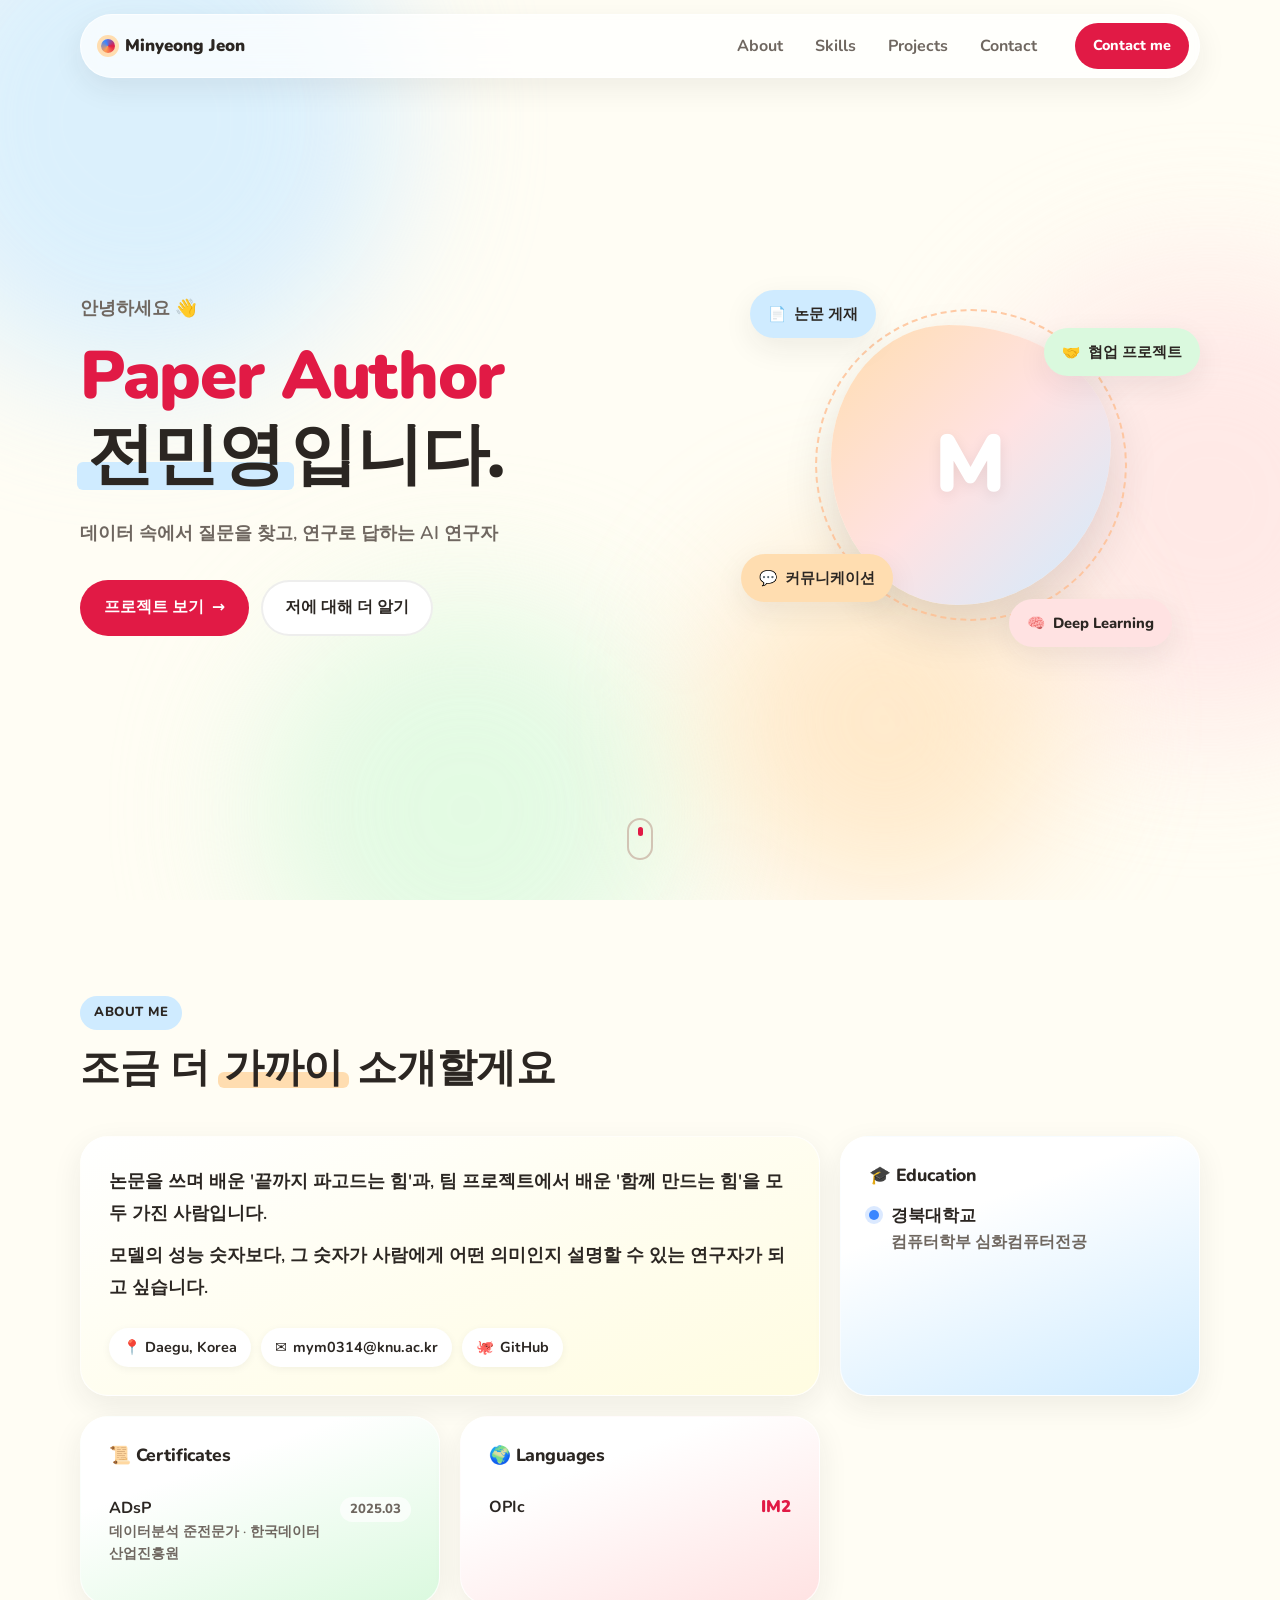
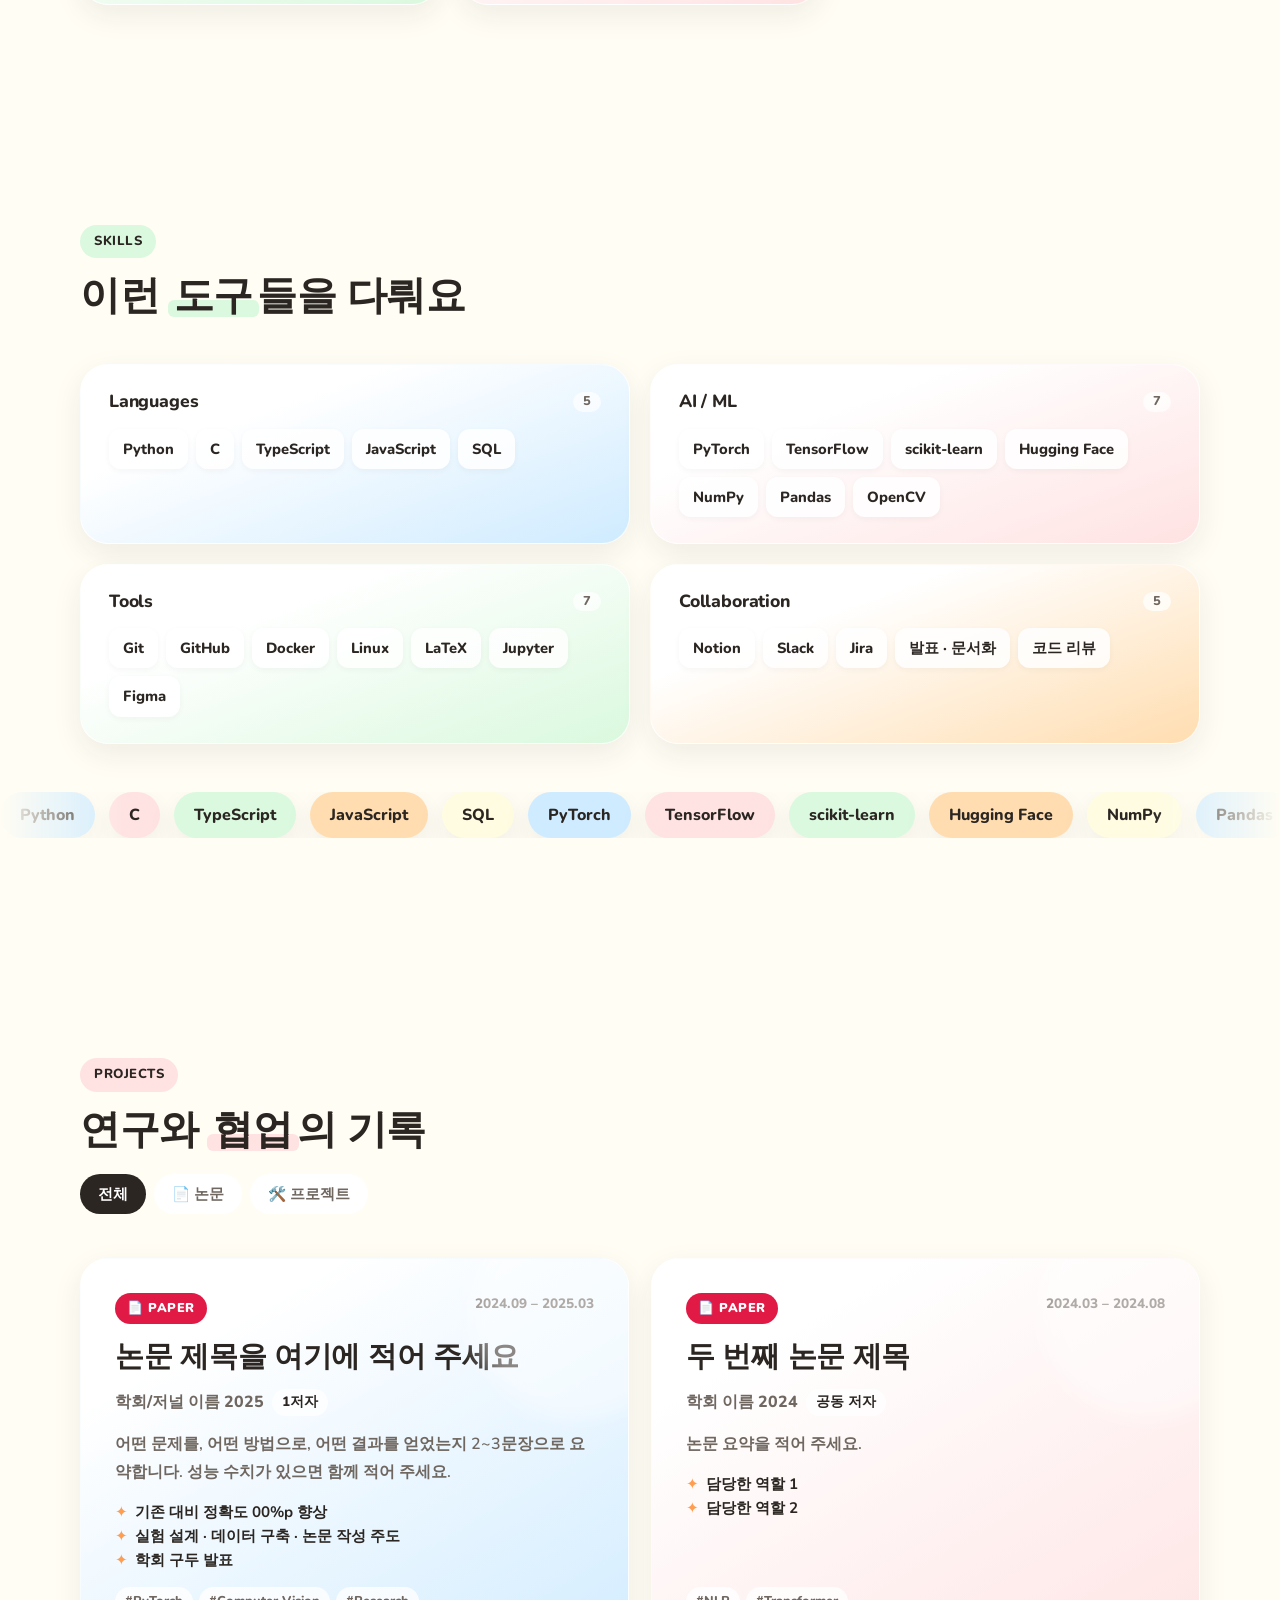
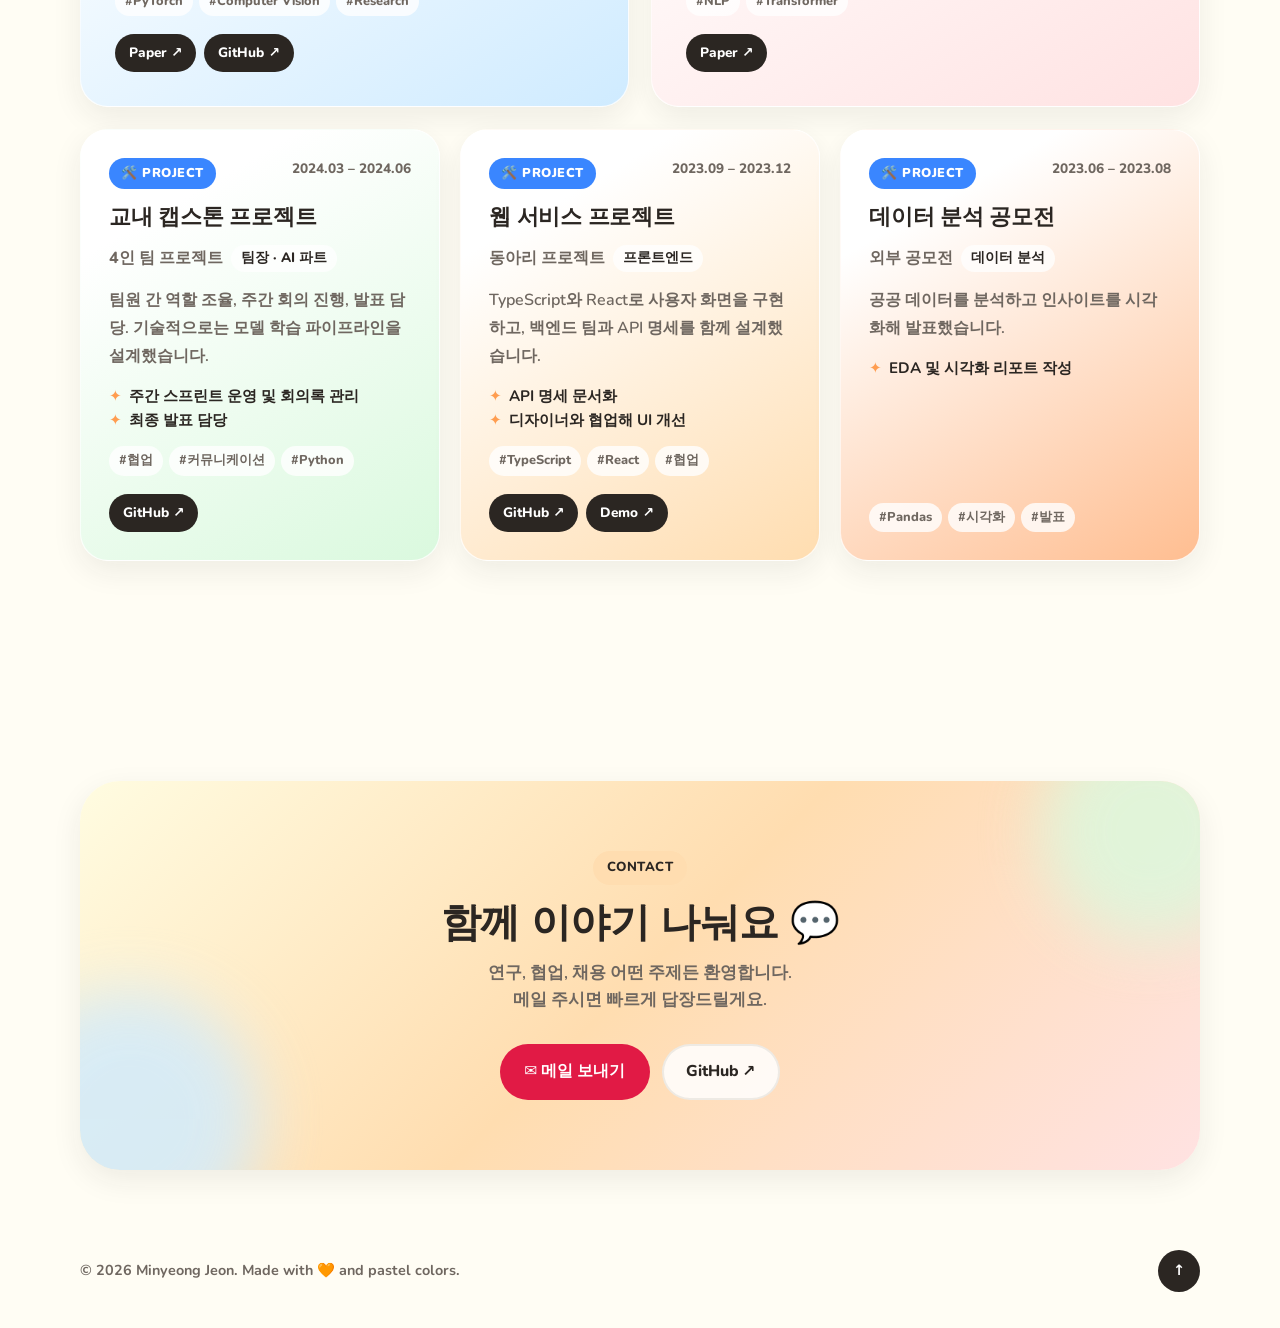
==== index.html @ 27259ca3 "포트폴리오 사이트 초기 버전 파스텔 톤 디자인의 정적 포트폴리오 (HTML/CSS/JS). About, Skills, Projects, Contact 섹션과 스크롤 리빌, 배경 블" ====
<!DOCTYPE html>
<html lang="ko">
<head>
  <meta charset="UTF-8" />
  <meta name="viewport" content="width=device-width, initial-scale=1.0, viewport-fit=cover" />
  <title>Portfolio</title>
  <meta name="description" content="AI 연구와 협업을 함께 담은 포트폴리오" />
  <link rel="icon" href="data:image/svg+xml,<svg xmlns='http://www.w3.org/2000/svg' viewBox='0 0 100 100'><circle cx='50' cy='50' r='46' fill='%23FFBE91'/><circle cx='50' cy='50' r='22' fill='%23E11A45'/></svg>" />

  <link rel="preconnect" href="https://fonts.googleapis.com" />
  <link rel="preconnect" href="https://fonts.gstatic.com" crossorigin />
  <link href="https://fonts.googleapis.com/css2?family=Nunito:wght@400;600;700;800;900&display=swap" rel="stylesheet" />
  <link rel="stylesheet" href="css/style.css" />
</head>
<body>
  <div class="progress" aria-hidden="true"><span id="progressBar"></span></div>

  <div class="bg" aria-hidden="true">
    <span class="blob blob-1"></span>
    <span class="blob blob-2"></span>
    <span class="blob blob-3"></span>
    <span class="blob blob-4"></span>
  </div>
  <div class="cursor-glow" id="cursorGlow" aria-hidden="true"></div>

  <!-- ===== NAV ===== -->
  <header class="nav-wrap">
    <nav class="nav" aria-label="주요 메뉴">
      <a href="#top" class="nav-logo" id="navLogo"><span class="nav-dot"></span><span id="navName">Portfolio</span></a>
      <ul class="nav-links">
        <li><a href="#about" data-nav="about">About</a></li>
        <li><a href="#skills" data-nav="skills">Skills</a></li>
        <li><a href="#projects" data-nav="projects">Projects</a></li>
        <li><a href="#contact" data-nav="contact">Contact</a></li>
      </ul>
      <a class="btn btn-sm btn-accent" id="navResume" href="#contact">Contact me</a>
      <button class="nav-burger" id="navBurger" aria-label="메뉴 열기" aria-expanded="false">
        <span></span><span></span>
      </button>
    </nav>
  </header>

  <main id="top">
    <!-- ===== HERO ===== -->
    <section class="hero" id="hero">
      <div class="container hero-grid">
        <div class="hero-text">
          <p class="hero-hello reveal">안녕하세요 👋</p>
          <h1 class="hero-title reveal">
            <span class="line"><span class="roles"><span class="roles-inner" id="roleRotator"></span></span></span>
            <span class="line"><span class="mark mark-sky" id="heroName">이름</span>입니다.</span>
          </h1>
          <p class="hero-tagline reveal" id="heroTagline"></p>
          <div class="hero-cta reveal">
            <a href="#projects" class="btn btn-accent">프로젝트 보기 <span class="arrow">→</span></a>
            <a href="#about" class="btn btn-ghost">저에 대해 더 알기</a>
          </div>
        </div>

        <div class="hero-visual reveal">
          <div class="avatar-card tilt" id="avatarCard">
            <div class="avatar" id="avatar"></div>
            <div class="avatar-ring"></div>
          </div>
          <div class="stickers" id="stickers"></div>
        </div>
      </div>
      <a href="#about" class="scroll-hint" aria-label="아래로 스크롤"><span></span></a>
    </section>

    <!-- ===== ABOUT ===== -->
    <section class="section" id="about">
      <div class="container">
        <div class="section-head reveal">
          <span class="eyebrow eyebrow-sky">About me</span>
          <h2>조금 더 <span class="mark mark-peach">가까이</span> 소개할게요</h2>
        </div>

        <div class="about-grid">
          <div class="about-intro card card-cream reveal">
            <div class="about-intro-text" id="aboutIntro"></div>
            <ul class="about-meta" id="aboutMeta"></ul>
          </div>

          <div class="card card-sky reveal">
            <h3 class="card-title">🎓 Education</h3>
            <ul class="timeline" id="educationList"></ul>
          </div>

          <div class="card card-mint reveal">
            <h3 class="card-title">📜 Certificates</h3>
            <ul class="plain-list" id="certList"></ul>
          </div>

          <div class="card card-pink reveal">
            <h3 class="card-title">🌍 Languages</h3>
            <ul class="plain-list" id="langList"></ul>
          </div>

          <div class="card card-peach reveal" id="awardsCard">
            <h3 class="card-title">🏆 Awards</h3>
            <ul class="plain-list" id="awardList"></ul>
          </div>
        </div>
      </div>
    </section>

    <!-- ===== SKILLS ===== -->
    <section class="section" id="skills">
      <div class="container">
        <div class="section-head reveal">
          <span class="eyebrow eyebrow-mint">Skills</span>
          <h2>이런 <span class="mark mark-mint">도구</span>들을 다뤄요</h2>
        </div>
        <div class="skills-grid" id="skillsGrid"></div>
      </div>
      <div class="marquee reveal" aria-hidden="true">
        <div class="marquee-track" id="marqueeTrack"></div>
      </div>
    </section>

    <!-- ===== PROJECTS ===== -->
    <section class="section" id="projects">
      <div class="container">
        <div class="section-head reveal">
          <span class="eyebrow eyebrow-pink">Projects</span>
          <h2>연구와 <span class="mark mark-pink">협업</span>의 기록</h2>
          <div class="filters" id="filters" role="tablist">
            <button class="chip is-active" data-filter="all" role="tab">전체</button>
            <button class="chip" data-filter="paper" role="tab">📄 논문</button>
            <button class="chip" data-filter="project" role="tab">🛠️ 프로젝트</button>
          </div>
        </div>

        <div class="featured-grid" id="featuredGrid"></div>
        <div class="projects-grid" id="projectsGrid"></div>
      </div>
    </section>

    <!-- ===== CONTACT ===== -->
    <section class="section contact" id="contact">
      <div class="container">
        <div class="contact-card reveal">
          <span class="eyebrow eyebrow-peach">Contact</span>
          <h2>함께 이야기 나눠요 <span class="wave">💬</span></h2>
          <p>연구, 협업, 채용 어떤 주제든 환영합니다.<br />메일 주시면 빠르게 답장드릴게요.</p>
          <div class="contact-links" id="contactLinks"></div>
        </div>
      </div>
    </section>
  </main>

  <footer class="footer">
    <div class="container">
      <p>© <span id="year"></span> <span id="footerName"></span>. Made with 🧡 and pastel colors.</p>
      <a href="#top" class="to-top" aria-label="맨 위로">↑</a>
    </div>
  </footer>

  <script src="js/data.js"></script>
  <script src="js/main.js"></script>
</body>
</html>
---- css/style.css ----
/* ============================================================
   Pastel Portfolio — style.css
   색상은 :root 변수만 바꾸면 전체에 반영됩니다.
   ============================================================ */

/* 나눔스퀘어라운드 (네이버 공식 웹폰트) — 굵기별 매핑 */
@font-face { font-family: "NanumSquareRound"; font-weight: 300; font-display: swap;
  src: url(https://hangeul.pstatic.net/hangeul_static/webfont/NanumSquareRound/NanumSquareRoundL.woff2) format("woff2"), url(https://hangeul.pstatic.net/hangeul_static/webfont/NanumSquareRound/NanumSquareRoundL.woff) format("woff"); }
@font-face { font-family: "NanumSquareRound"; font-weight: 400; font-display: swap;
  src: url(https://hangeul.pstatic.net/hangeul_static/webfont/NanumSquareRound/NanumSquareRoundR.woff2) format("woff2"), url(https://hangeul.pstatic.net/hangeul_static/webfont/NanumSquareRound/NanumSquareRoundR.woff) format("woff"); }
@font-face { font-family: "NanumSquareRound"; font-weight: 600 700; font-display: swap;
  src: url(https://hangeul.pstatic.net/hangeul_static/webfont/NanumSquareRound/NanumSquareRoundB.woff2) format("woff2"), url(https://hangeul.pstatic.net/hangeul_static/webfont/NanumSquareRound/NanumSquareRoundB.woff) format("woff"); }
@font-face { font-family: "NanumSquareRound"; font-weight: 800 900; font-display: swap;
  src: url(https://hangeul.pstatic.net/hangeul_static/webfont/NanumSquareRound/NanumSquareRoundEB.woff2) format("woff2"), url(https://hangeul.pstatic.net/hangeul_static/webfont/NanumSquareRound/NanumSquareRoundEB.woff) format("woff"); }

:root {
  /* 파스텔 */
  --sky: #CFEBFF;
  --cream: #FFFCE1;
  --peach: #FFDDB0;
  --orange: #FFBE91;
  --pink: #FFE2E2;
  --mint: #DAF9DE;
  --olive: #BABF94;
  --taupe: #D2C4B4;

  /* 강조 */
  --crimson: #E11A45;
  --tangerine: #FF9D50;
  --blue: #3A86FF;
  --coral: #FF5B5B;

  /* 기본 */
  --bg: #FFFDF4;
  --ink: #2B2622;
  --ink-soft: #6F6760;
  --line: rgba(43, 38, 34, 0.08);
  --card: #FFFFFF;

  --font: "Nunito", "NanumSquareRound", "Apple SD Gothic Neo", "Pretendard", system-ui, sans-serif;
  --radius-lg: 28px;
  --radius-md: 20px;
  --radius-sm: 14px;
  --shadow: 0 10px 30px rgba(43, 38, 34, 0.08);
  --shadow-hover: 0 22px 50px rgba(43, 38, 34, 0.14);
  --ease: cubic-bezier(.2,.8,.2,1);
  --nav-h: 64px;
}

*, *::before, *::after { box-sizing: border-box; }
html { scroll-behavior: smooth; scroll-padding-top: calc(var(--nav-h) + 24px); }
body {
  margin: 0;
  font-family: var(--font);
  color: var(--ink);
  background: var(--bg);
  line-height: 1.65;
  -webkit-font-smoothing: antialiased;
  overflow-x: hidden;
}
a { color: inherit; text-decoration: none; }
ul { list-style: none; margin: 0; padding: 0; }
h1, h2, h3 { margin: 0; line-height: 1.2; letter-spacing: -0.01em; }
h2 { font-size: clamp(1.7rem, 3.4vw, 2.5rem); font-weight: 800; }
h3 { font-size: 1.1rem; font-weight: 800; }
p { margin: 0; }
button { font-family: inherit; cursor: pointer; }
::selection { background: var(--peach); color: var(--ink); }

.container { width: min(1120px, 100% - 40px); margin-inline: auto; }
@media (max-width: 600px) { .container { width: min(1120px, 100% - 32px); } }

/* ---------- 배경 블롭 ---------- */
.bg { position: fixed; inset: 0; z-index: -1; overflow: hidden; pointer-events: none; }
.blob {
  position: absolute; border-radius: 50%; filter: blur(70px); opacity: .75;
  animation: drift 22s ease-in-out infinite alternate;
}
.blob-1 { width: 520px; height: 520px; background: var(--sky);   top: -140px; left: -120px; }
.blob-2 { width: 460px; height: 460px; background: var(--pink);  top: 30%;  right: -160px; animation-delay: -6s; animation-duration: 26s; }
.blob-3 { width: 420px; height: 420px; background: var(--mint);  bottom: -120px; left: 20%; animation-delay: -12s; animation-duration: 30s; }
.blob-4 { width: 360px; height: 360px; background: var(--peach); top: 60%; left: 55%; animation-delay: -3s; animation-duration: 24s; opacity: .6; }
@keyframes drift {
  0%   { transform: translate(0, 0) scale(1); }
  50%  { transform: translate(60px, -40px) scale(1.08); }
  100% { transform: translate(-40px, 50px) scale(.96); }
}

.cursor-glow {
  position: fixed; width: 340px; height: 340px; border-radius: 50%;
  background: radial-gradient(circle, rgba(255,190,145,.35), rgba(255,190,145,0) 65%);
  pointer-events: none; z-index: 0; transform: translate(-50%, -50%);
  left: -999px; top: -999px; transition: left .25s var(--ease), top .25s var(--ease);
}

/* ---------- 상단 진행바 ---------- */
.progress { position: fixed; top: 0; left: 0; right: 0; height: 4px; z-index: 60; background: transparent; }
.progress span {
  display: block; height: 100%; width: 0%;
  background: linear-gradient(90deg, var(--blue), var(--tangerine), var(--crimson));
  border-radius: 0 4px 4px 0; transition: width .1s linear;
}

/* ---------- 네비 ---------- */
.nav-wrap { position: sticky; top: 14px; z-index: 50; padding-inline: 20px; }
.nav {
  width: min(1120px, 100%); margin-inline: auto; height: var(--nav-h);
  display: flex; align-items: center; gap: 24px;
  padding: 0 10px 0 20px;
  background: rgba(255, 255, 255, .72);
  backdrop-filter: blur(14px); -webkit-backdrop-filter: blur(14px);
  border: 1px solid rgba(255,255,255,.7);
  border-radius: 999px; box-shadow: var(--shadow);
  position: relative;
}
.nav-logo { display: flex; align-items: center; gap: 10px; font-weight: 900; font-size: 1.05rem; }
.nav-dot {
  width: 14px; height: 14px; border-radius: 50%;
  background: conic-gradient(from 90deg, var(--crimson), var(--tangerine), var(--blue), var(--crimson));
  box-shadow: 0 0 0 4px var(--peach);
  animation: spin 6s linear infinite;
}
@keyframes spin { to { transform: rotate(360deg); } }
.nav-links { display: flex; gap: 4px; margin-left: auto; }
.nav-links a {
  display: inline-block; padding: 8px 14px; border-radius: 999px; font-weight: 700; color: var(--ink-soft);
  transition: background .25s var(--ease), color .25s var(--ease);
}
.nav-links a:hover { background: var(--cream); color: var(--ink); }
.nav-links a.is-active { background: var(--ink); color: #fff; }
.nav-burger { display: none; width: 44px; height: 44px; border: 0; background: transparent; border-radius: 50%; flex-direction: column; gap: 6px; align-items: center; justify-content: center; }
.nav-burger span { width: 22px; height: 2.5px; background: var(--ink); border-radius: 2px; transition: transform .3s var(--ease); }
.nav-burger[aria-expanded="true"] span:first-child { transform: translateY(4px) rotate(45deg); }
.nav-burger[aria-expanded="true"] span:last-child { transform: translateY(-4px) rotate(-45deg); }

@media (max-width: 760px) {
  .nav { gap: 10px; }
  .nav-burger { display: flex; margin-left: auto; }
  .nav .btn-sm { display: none; }
  .nav-links {
    position: absolute; top: calc(100% + 10px); left: 0; right: 0;
    flex-direction: column; padding: 10px; margin: 0;
    background: rgba(255,255,255,.95); backdrop-filter: blur(14px);
    border-radius: var(--radius-md); box-shadow: var(--shadow);
    opacity: 0; transform: translateY(-8px); pointer-events: none;
    transition: opacity .25s var(--ease), transform .25s var(--ease);
  }
  .nav-links.is-open { opacity: 1; transform: none; pointer-events: auto; }
  .nav-links a { display: block; padding: 12px 16px; }
}

/* ---------- 버튼 / 칩 ---------- */
.btn {
  display: inline-flex; align-items: center; gap: 8px;
  padding: 13px 22px; border-radius: 999px; font-weight: 800; font-size: .98rem;
  border: 2px solid transparent; transition: transform .25s var(--ease), box-shadow .25s var(--ease), background .25s var(--ease);
}
.btn:hover { transform: translateY(-3px); box-shadow: var(--shadow-hover); }
.btn:active { transform: translateY(0) scale(.98); }
.btn-accent { background: var(--crimson); color: #fff; }
.btn-accent:hover { background: #c8143c; }
.btn-ghost { background: #fff; color: var(--ink); border-color: var(--line); }
.btn-sm { padding: 9px 16px; font-size: .9rem; }
.btn .arrow { transition: transform .25s var(--ease); }
.btn:hover .arrow { transform: translateX(4px); }

.chip {
  padding: 8px 16px; border-radius: 999px; border: 2px solid transparent;
  background: #fff; color: var(--ink-soft); font-weight: 700; font-size: .92rem;
  transition: all .25s var(--ease);
}
.chip:hover { border-color: var(--taupe); color: var(--ink); transform: translateY(-2px); }
.chip.is-active { background: var(--ink); color: #fff; }

.eyebrow {
  display: inline-block; padding: 6px 14px; border-radius: 999px;
  font-size: .82rem; font-weight: 800; letter-spacing: .04em; text-transform: uppercase;
  margin-bottom: 14px; color: var(--ink);
}
.eyebrow-sky { background: var(--sky); } .eyebrow-mint { background: var(--mint); }
.eyebrow-pink { background: var(--pink); } .eyebrow-peach { background: var(--peach); }

/* 형광펜 강조 */
.mark { position: relative; display: inline-block; z-index: 0; padding: 0 .1em; }
.mark::after {
  content: ""; position: absolute; left: -.05em; right: -.05em; bottom: .08em; height: .42em;
  border-radius: 6px; z-index: -1; transform: scaleX(0); transform-origin: left;
  transition: transform .6s var(--ease) .2s;
}
.is-visible .mark::after, .hero .mark::after { transform: scaleX(1); }
.mark-sky::after { background: var(--sky); } .mark-peach::after { background: var(--peach); }
.mark-mint::after { background: var(--mint); } .mark-pink::after { background: var(--pink); }
.mark-orange::after { background: var(--orange); }

/* ---------- 섹션 공통 ---------- */
.section { padding: 110px 0; position: relative; }
.section-head { margin-bottom: 44px; }
.section-head h2 { margin-bottom: 8px; }

/* 스크롤 리빌 */
.reveal { opacity: 0; transform: translateY(28px); transition: opacity .8s var(--ease), transform .8s var(--ease); }
.reveal.is-visible { opacity: 1; transform: none; }
.reveal[data-delay="1"] { transition-delay: .1s; }
.reveal[data-delay="2"] { transition-delay: .2s; }
.reveal[data-delay="3"] { transition-delay: .3s; }
.reveal[data-delay="4"] { transition-delay: .4s; }

/* ---------- 카드 ---------- */
.card {
  background: var(--card); border-radius: var(--radius-lg); padding: 28px;
  box-shadow: var(--shadow); border: 1px solid rgba(255,255,255,.8);
  transition: transform .35s var(--ease), box-shadow .35s var(--ease);
}
.card:hover { transform: translateY(-6px); box-shadow: var(--shadow-hover); }
.card-title { margin-bottom: 16px; display: flex; align-items: center; gap: 8px; }
.card-cream { background: linear-gradient(160deg, #fff, var(--cream)); }
.card-sky   { background: linear-gradient(160deg, #fff 30%, var(--sky)); }
.card-mint  { background: linear-gradient(160deg, #fff 30%, var(--mint)); }
.card-pink  { background: linear-gradient(160deg, #fff 30%, var(--pink)); }
.card-peach { background: linear-gradient(160deg, #fff 30%, var(--peach)); }

/* ---------- HERO ---------- */
.hero { min-height: calc(100vh - var(--nav-h) - 14px); display: flex; align-items: center; padding: 60px 0 80px; position: relative; }
.hero-grid { display: grid; grid-template-columns: 1.15fr .85fr; gap: 40px; align-items: center; }
.hero-hello { font-weight: 800; color: var(--ink-soft); font-size: 1.1rem; margin-bottom: 14px; }
.hero-title { font-size: clamp(2.3rem, 5.6vw, 4.2rem); font-weight: 900; line-height: 1.18; letter-spacing: -0.02em; }
.hero-title .line { display: block; }
.roles { display: inline-block; height: 1.18em; overflow: hidden; vertical-align: bottom; color: var(--crimson); }
.roles-inner { display: block; transition: transform .6s var(--ease); }
.roles-inner span { display: block; height: 1.18em; line-height: 1.18em; white-space: nowrap; }
.hero-tagline { margin-top: 22px; font-size: 1.15rem; color: var(--ink-soft); max-width: 520px; font-weight: 600; }
.hero-cta { margin-top: 32px; display: flex; gap: 12px; flex-wrap: wrap; }

.hero-visual { position: relative; display: flex; justify-content: center; align-items: center; min-height: 380px; }
.avatar-card { position: relative; width: 280px; height: 280px; }
.avatar {
  width: 100%; height: 100%; border-radius: 42% 58% 55% 45% / 48% 42% 58% 52%;
  background: linear-gradient(135deg, var(--peach), var(--pink) 50%, var(--sky));
  display: flex; align-items: center; justify-content: center;
  font-size: 5rem; font-weight: 900; color: #fff; text-shadow: 0 4px 14px rgba(0,0,0,.08);
  overflow: hidden; box-shadow: var(--shadow-hover);
  animation: morph 10s ease-in-out infinite;
}
.avatar img { width: 100%; height: 100%; object-fit: cover; }
.avatar-ring {
  position: absolute; inset: -16px; border-radius: 50%; border: 2.5px dashed var(--orange);
  animation: spin 28s linear infinite; opacity: .8; pointer-events: none;
}
@keyframes morph {
  0%,100% { border-radius: 42% 58% 55% 45% / 48% 42% 58% 52%; }
  50%     { border-radius: 58% 42% 45% 55% / 42% 58% 42% 58%; }
}
.stickers { position: absolute; inset: 0; pointer-events: none; }
.sticker {
  position: absolute; display: inline-flex; align-items: center; gap: 8px;
  padding: 10px 16px; border-radius: 999px; font-weight: 800; font-size: .92rem;
  background: #fff; box-shadow: var(--shadow); border: 2px solid transparent;
  animation: float 5s ease-in-out infinite; pointer-events: auto;
  transition: transform .3s var(--ease);
}
.sticker:hover { transform: scale(1.08) rotate(-3deg) !important; }
.sticker-sky { background: var(--sky); } .sticker-mint { background: var(--mint); }
.sticker-peach { background: var(--peach); } .sticker-pink { background: var(--pink); }
.sticker-orange { background: var(--orange); } .sticker-cream { background: var(--cream); }
.sticker:nth-child(1) { top: 4%;  left: 2%;  animation-delay: 0s; }
.sticker:nth-child(2) { top: 14%; right: 0%; animation-delay: -1.5s; }
.sticker:nth-child(3) { bottom: 14%; left: 0%; animation-delay: -3s; }
.sticker:nth-child(4) { bottom: 2%; right: 6%; animation-delay: -4.5s; }
@keyframes float { 0%,100% { transform: translateY(0) rotate(-2deg); } 50% { transform: translateY(-12px) rotate(2deg); } }

.scroll-hint {
  position: absolute; left: 50%; bottom: 26px; transform: translateX(-50%);
  width: 26px; height: 42px; border: 2.5px solid var(--taupe); border-radius: 999px;
}
.scroll-hint span { position: absolute; left: 50%; top: 7px; width: 5px; height: 9px; margin-left: -2.5px; border-radius: 3px; background: var(--crimson); animation: scrollDot 1.8s ease-in-out infinite; }
@keyframes scrollDot { 0% { transform: translateY(0); opacity: 1; } 70% { transform: translateY(14px); opacity: 0; } 100% { opacity: 0; } }

@media (max-width: 900px) {
  .hero-grid { grid-template-columns: 1fr; }
  .hero-visual { order: -1; min-height: 320px; }
  .avatar-card { width: 220px; height: 220px; }
  .avatar { font-size: 4rem; }
  .hero { padding: 30px 0 80px; min-height: auto; }
}

/* ---------- ABOUT ---------- */
.about-grid { display: grid; grid-template-columns: repeat(3, 1fr); gap: 20px; }
.about-intro { grid-column: span 2; display: flex; flex-direction: column; justify-content: space-between; gap: 24px; }
.about-intro-text p { font-size: 1.12rem; font-weight: 600; line-height: 1.8; }
.about-intro-text p + p { margin-top: 10px; }
.about-meta { display: flex; flex-wrap: wrap; gap: 10px; }
.about-meta li { display: inline-flex; align-items: center; gap: 6px; padding: 8px 14px; border-radius: 999px; background: #fff; box-shadow: 0 2px 8px rgba(0,0,0,.05); font-weight: 700; font-size: .9rem; }
.about-meta li a:hover { color: var(--blue); }
#awardsCard { grid-column: span 3; }
#awardsCard .plain-list { display: grid; grid-template-columns: repeat(auto-fill, minmax(260px, 1fr)); gap: 10px; }
#awardsCard .plain-list li { background: rgba(255,255,255,.65); border-radius: var(--radius-sm); padding: 12px 16px; }

.timeline li { position: relative; padding-left: 22px; padding-bottom: 16px; }
.timeline li::before { content: ""; position: absolute; left: 0; top: 8px; width: 10px; height: 10px; border-radius: 50%; background: var(--blue); box-shadow: 0 0 0 4px rgba(58,134,255,.18); }
.timeline li::after { content: ""; position: absolute; left: 4.5px; top: 22px; bottom: 0; width: 1.5px; background: var(--line); }
.timeline li:last-child::after { display: none; }
.timeline strong { display: block; font-size: 1.05rem; }
.timeline .sub { color: var(--ink-soft); font-weight: 600; }
.timeline .period, .plain-list .period { display: inline-block; margin-top: 4px; font-size: .82rem; font-weight: 800; color: var(--ink-soft); background: rgba(255,255,255,.7); padding: 2px 10px; border-radius: 999px; }

.plain-list li { display: flex; justify-content: space-between; align-items: baseline; gap: 10px; padding: 10px 0; border-bottom: 1.5px dashed var(--line); }
.plain-list li:last-child { border-bottom: 0; }
.plain-list strong { font-size: 1rem; }
.plain-list .sub { display: block; font-size: .85rem; color: var(--ink-soft); font-weight: 600; }
.plain-list .score { font-weight: 900; color: var(--crimson); font-size: 1.05rem; white-space: nowrap; }
.plain-list .empty { color: var(--ink-soft); font-weight: 600; }

@media (max-width: 900px) {
  .about-grid { grid-template-columns: 1fr 1fr; }
  .about-intro { grid-column: span 2; }
  #awardsCard { grid-column: span 2; }
}
@media (max-width: 600px) {
  .about-grid { grid-template-columns: 1fr; }
  .about-intro, #awardsCard { grid-column: span 1; }
  .card { padding: 22px; }
}

/* ---------- SKILLS ---------- */
.skills-grid { display: grid; grid-template-columns: repeat(2, 1fr); gap: 20px; }
.skill-card { padding: 26px 28px; }
.skill-card .card-title { justify-content: space-between; }
.skill-count { font-size: .8rem; font-weight: 800; color: var(--ink-soft); background: rgba(255,255,255,.7); padding: 2px 10px; border-radius: 999px; }
.skill-tags { display: flex; flex-wrap: wrap; gap: 8px; }
.skill-tag {
  padding: 8px 14px; border-radius: 12px; background: rgba(255,255,255,.85); font-weight: 800; font-size: .92rem;
  box-shadow: 0 2px 6px rgba(0,0,0,.04); transition: transform .25s var(--ease), background .25s var(--ease), color .25s var(--ease);
}
.skill-tag:hover { transform: translateY(-3px) rotate(-1.5deg); background: var(--ink); color: #fff; }
@media (max-width: 760px) { .skills-grid { grid-template-columns: 1fr; } }

.marquee { margin-top: 48px; overflow: hidden; -webkit-mask-image: linear-gradient(90deg, transparent, #000 10%, #000 90%, transparent); mask-image: linear-gradient(90deg, transparent, #000 10%, #000 90%, transparent); }
.marquee-track { display: flex; gap: 14px; width: max-content; animation: marquee 40s linear infinite; }
.marquee:hover .marquee-track { animation-play-state: paused; }
.marquee-item { padding: 10px 20px; border-radius: 999px; font-weight: 800; font-size: 1rem; white-space: nowrap; background: #fff; box-shadow: var(--shadow); }
.marquee-item:nth-child(5n+1) { background: var(--sky); }
.marquee-item:nth-child(5n+2) { background: var(--pink); }
.marquee-item:nth-child(5n+3) { background: var(--mint); }
.marquee-item:nth-child(5n+4) { background: var(--peach); }
.marquee-item:nth-child(5n+5) { background: var(--cream); }
@keyframes marquee { to { transform: translateX(-50%); } }

/* ---------- PROJECTS ---------- */
.filters { display: flex; gap: 8px; flex-wrap: wrap; margin-top: 20px; }
.featured-grid { display: grid; grid-template-columns: 1fr 1fr; gap: 22px; margin-bottom: 22px; }
.projects-grid { display: grid; grid-template-columns: repeat(3, 1fr); gap: 20px; }
@media (max-width: 900px) { .projects-grid { grid-template-columns: 1fr 1fr; } .featured-grid { grid-template-columns: 1fr; } }
@media (max-width: 600px) { .projects-grid { grid-template-columns: 1fr; } }

.project { display: flex; flex-direction: column; gap: 14px; position: relative; overflow: hidden; }
.project.is-hidden { display: none; }
.project-featured { padding: 34px; min-height: 340px; transform-style: preserve-3d; }
.project-featured::before {
  content: ""; position: absolute; right: -60px; top: -60px; width: 220px; height: 220px; border-radius: 50%;
  background: rgba(255,255,255,.45); filter: blur(10px); pointer-events: none;
}
.project-head { display: flex; justify-content: space-between; align-items: flex-start; gap: 12px; flex-wrap: wrap; }
.project-type { display: inline-flex; align-items: center; gap: 6px; font-size: .8rem; font-weight: 900; letter-spacing: .04em; text-transform: uppercase; padding: 5px 12px; border-radius: 999px; background: var(--ink); color: #fff; }
.project-type.paper { background: var(--crimson); }
.project-type.project { background: var(--blue); }
.project-period { font-size: .85rem; font-weight: 800; color: var(--ink-soft); }
.project-title { font-size: 1.35rem; font-weight: 900; line-height: 1.3; }
.project-featured .project-title { font-size: clamp(1.4rem, 2.4vw, 1.8rem); }
.project-venue { font-weight: 800; color: var(--ink-soft); display: flex; gap: 8px; flex-wrap: wrap; align-items: center; }
.project-venue .role { background: rgba(255,255,255,.75); padding: 2px 10px; border-radius: 999px; color: var(--ink); font-size: .85rem; }
.project-summary { color: var(--ink-soft); font-weight: 600; line-height: 1.75; }
.project-highlights li { position: relative; padding-left: 20px; font-weight: 700; font-size: .95rem; line-height: 1.6; }
.project-highlights li::before { content: "✦"; position: absolute; left: 0; color: var(--tangerine); }
.project-tags { display: flex; flex-wrap: wrap; gap: 6px; margin-top: auto; }
.project-tag { font-size: .8rem; font-weight: 800; padding: 4px 10px; border-radius: 999px; background: rgba(255,255,255,.8); color: var(--ink-soft); }
.project-links { display: flex; gap: 8px; flex-wrap: wrap; margin-top: 4px; }
.project-links a {
  display: inline-flex; align-items: center; gap: 6px; padding: 8px 14px; border-radius: 999px;
  background: var(--ink); color: #fff; font-weight: 800; font-size: .85rem; transition: transform .25s var(--ease), background .25s var(--ease);
}
.project-links a:hover { transform: translateY(-2px); background: var(--crimson); }

/* 프로젝트 카드 배경색 */
.bg-sky    { background: linear-gradient(150deg, #fff 20%, var(--sky)); }
.bg-peach  { background: linear-gradient(150deg, #fff 20%, var(--peach)); }
.bg-orange { background: linear-gradient(150deg, #fff 20%, var(--orange)); }
.bg-pink   { background: linear-gradient(150deg, #fff 20%, var(--pink)); }
.bg-mint   { background: linear-gradient(150deg, #fff 20%, var(--mint)); }
.bg-olive  { background: linear-gradient(150deg, #fff 20%, var(--olive)); }
.bg-taupe  { background: linear-gradient(150deg, #fff 20%, var(--taupe)); }
.bg-cream  { background: linear-gradient(150deg, #fff 20%, var(--cream)); }

/* ---------- CONTACT ---------- */
.contact { padding-bottom: 60px; }
.contact-card {
  text-align: center; padding: 70px 30px; border-radius: 40px;
  background: linear-gradient(135deg, var(--cream), var(--peach) 50%, var(--pink));
  box-shadow: var(--shadow); position: relative; overflow: hidden;
}
.contact-card::before, .contact-card::after {
  content: ""; position: absolute; border-radius: 50%; filter: blur(30px); opacity: .8; pointer-events: none;
}
.contact-card::before { width: 260px; height: 260px; background: var(--sky); left: -80px; bottom: -80px; }
.contact-card::after { width: 220px; height: 220px; background: var(--mint); right: -60px; top: -60px; }
.contact-card h2 { margin-bottom: 12px; }
.contact-card p { color: var(--ink-soft); font-weight: 600; font-size: 1.05rem; }
.contact-links { margin-top: 30px; display: flex; gap: 12px; justify-content: center; flex-wrap: wrap; position: relative; }
.contact-links .btn-ghost { background: rgba(255,255,255,.85); }
.wave { display: inline-block; animation: wave 2.4s ease-in-out infinite; transform-origin: 70% 70%; }
@keyframes wave { 0%,100% { transform: rotate(0); } 25% { transform: rotate(14deg); } 75% { transform: rotate(-8deg); } }

/* ---------- FOOTER ---------- */
.footer { padding: 20px 0 36px; }
.footer .container { display: flex; justify-content: space-between; align-items: center; gap: 12px; color: var(--ink-soft); font-weight: 700; font-size: .9rem; }
.to-top { width: 42px; height: 42px; border-radius: 50%; background: var(--ink); color: #fff; display: grid; place-items: center; font-weight: 900; transition: transform .25s var(--ease), background .25s var(--ease); }
.to-top:hover { transform: translateY(-4px); background: var(--crimson); }

/* ---------- 모션 줄이기 ---------- */
@media (prefers-reduced-motion: reduce) {
  *, *::before, *::after { animation: none !important; transition: none !important; }
  .reveal { opacity: 1; transform: none; }
  .cursor-glow { display: none; }
}
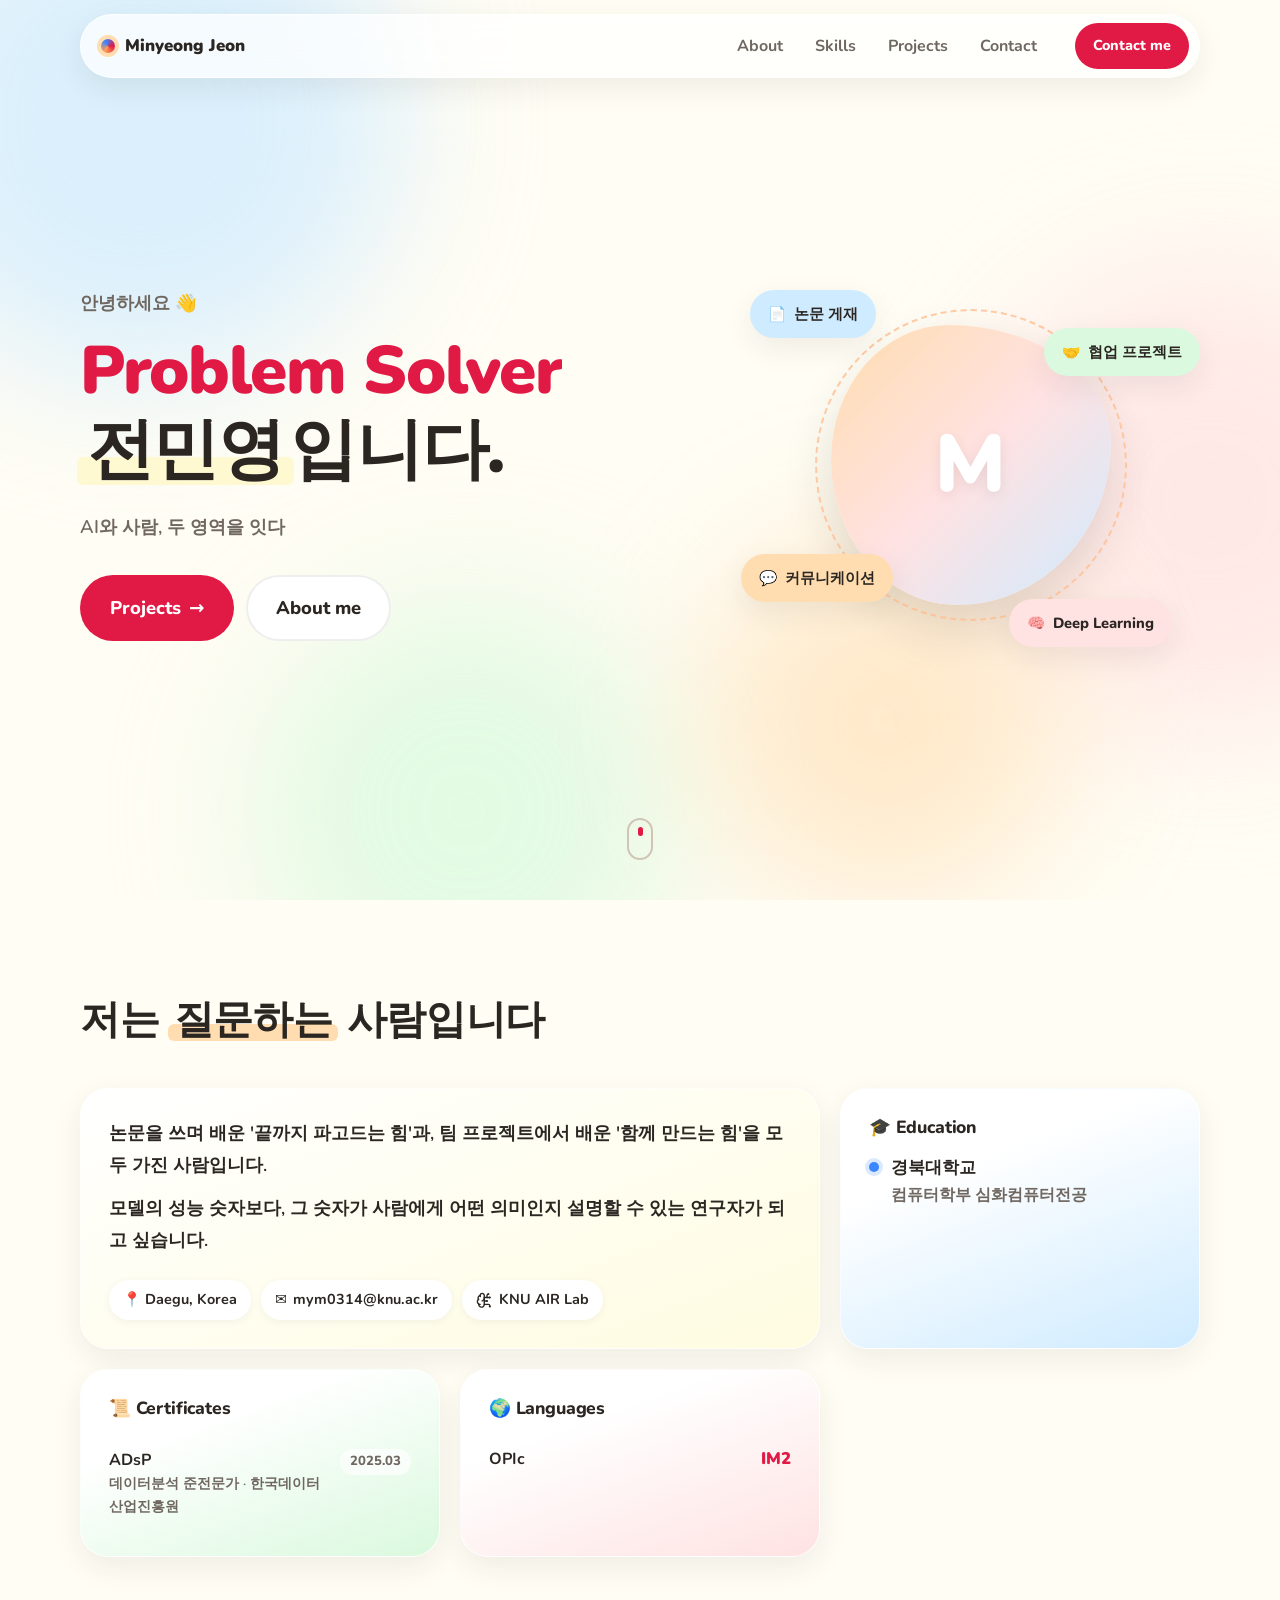
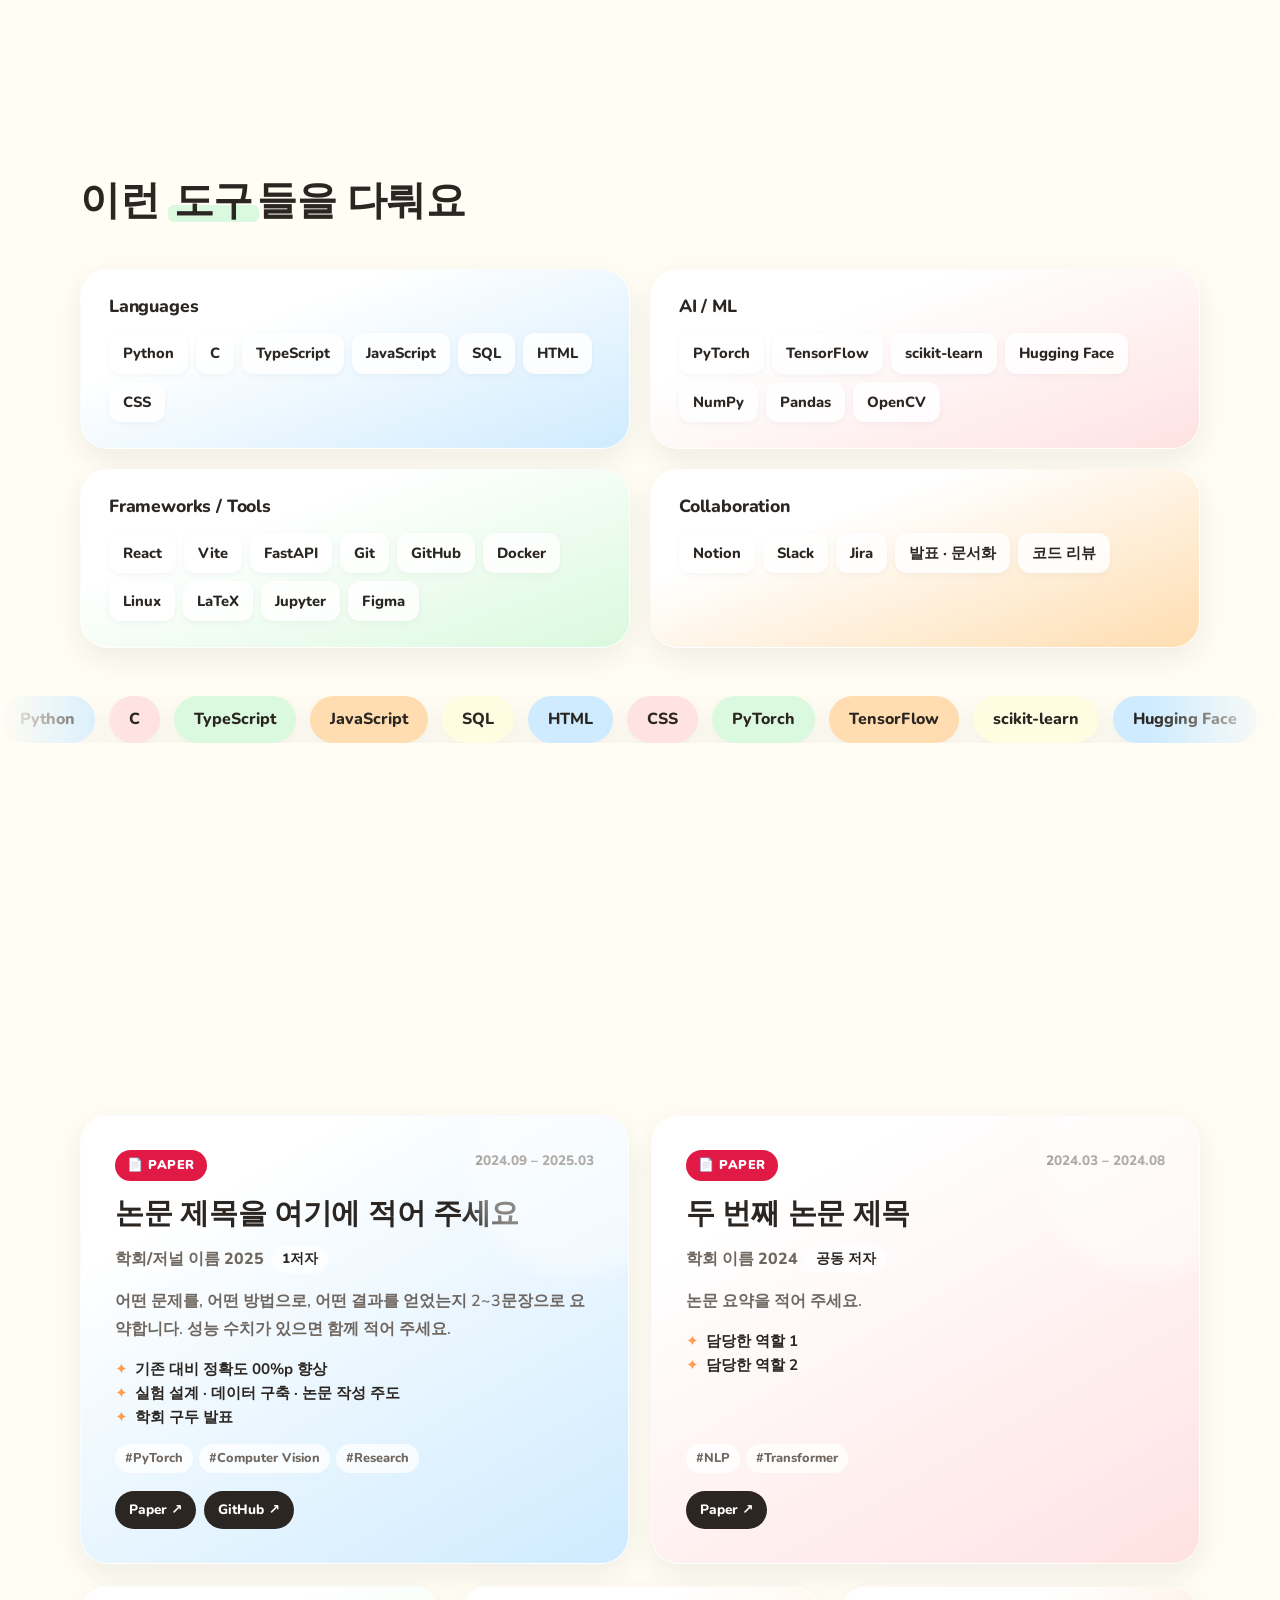
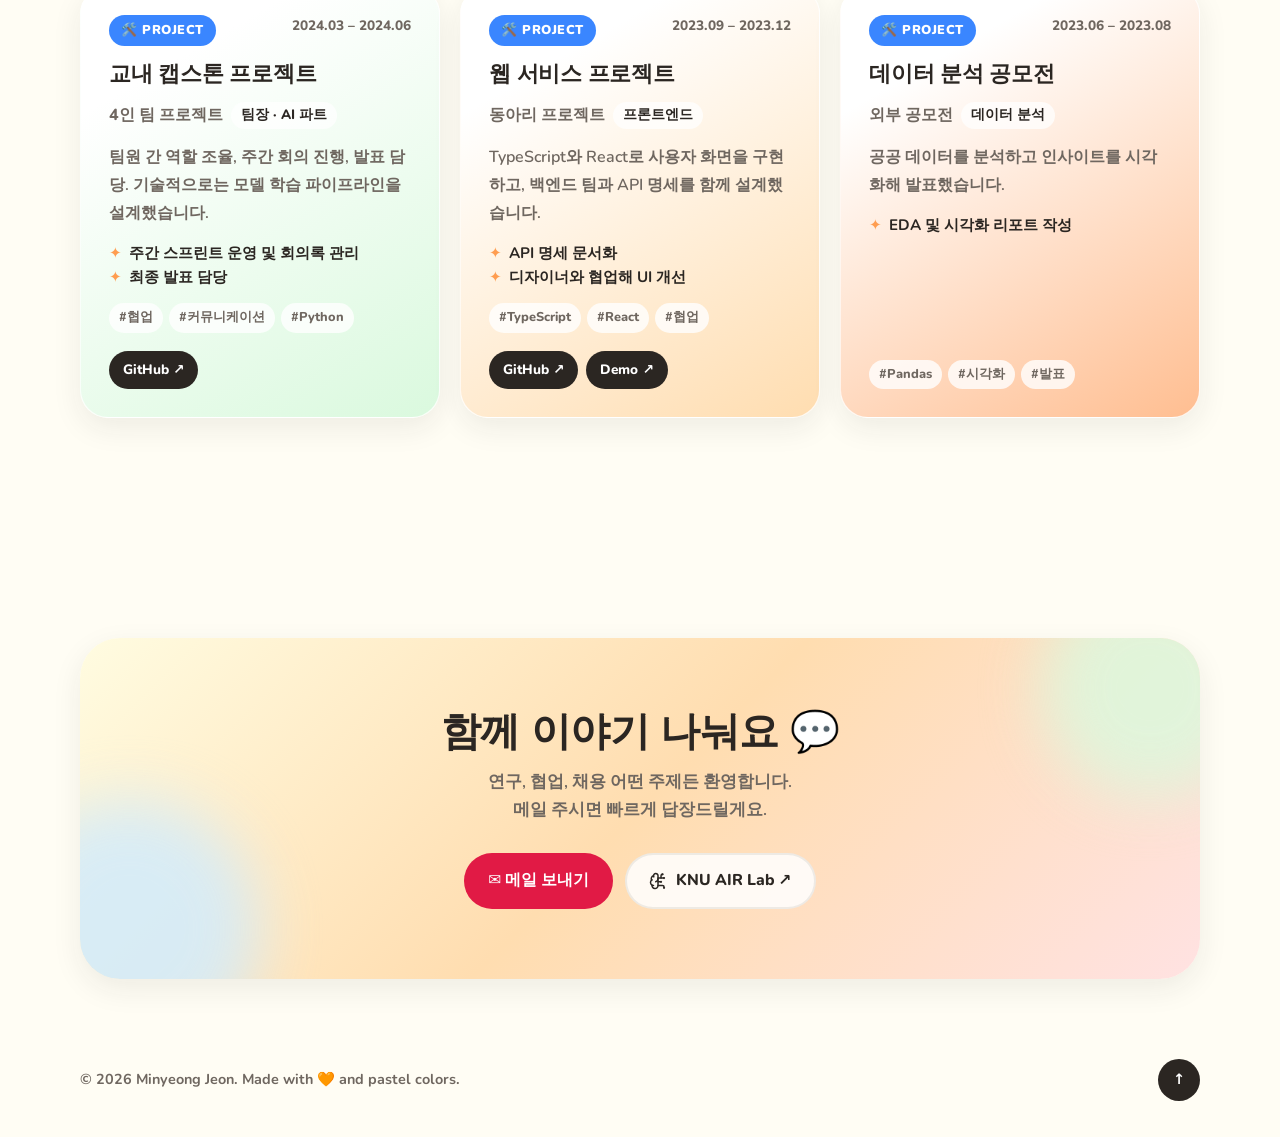
==== commit 02595bd3: "히어로 문구, 스킬, 연구실 링크, 스크롤 효과 수정" ====
--- a/index.html
+++ b/index.html
@@ -48,12 +48,12 @@
           <p class="hero-hello reveal">안녕하세요 👋</p>
           <h1 class="hero-title reveal">
             <span class="line"><span class="roles"><span class="roles-inner" id="roleRotator"></span></span></span>
-            <span class="line"><span class="mark mark-sky" id="heroName">이름</span>입니다.</span>
+            <span class="line"><span class="mark mark-yellow" id="heroName">이름</span>입니다.</span>
           </h1>
           <p class="hero-tagline reveal" id="heroTagline"></p>
           <div class="hero-cta reveal">
-            <a href="#projects" class="btn btn-accent">프로젝트 보기 <span class="arrow">→</span></a>
-            <a href="#about" class="btn btn-ghost">저에 대해 더 알기</a>
+            <a href="#projects" class="btn btn-lg btn-accent">Projects <span class="arrow">→</span></a>
+            <a href="#about" class="btn btn-lg btn-ghost">About me</a>
           </div>
         </div>
 
@@ -72,8 +72,7 @@
     <section class="section" id="about">
       <div class="container">
         <div class="section-head reveal">
-          <span class="eyebrow eyebrow-sky">About me</span>
-          <h2>조금 더 <span class="mark mark-peach">가까이</span> 소개할게요</h2>
+          <h2>저는 <span class="mark mark-peach">질문하는</span> 사람입니다</h2>
         </div>
 
         <div class="about-grid">
@@ -109,7 +108,6 @@
     <section class="section" id="skills">
       <div class="container">
         <div class="section-head reveal">
-          <span class="eyebrow eyebrow-mint">Skills</span>
           <h2>이런 <span class="mark mark-mint">도구</span>들을 다뤄요</h2>
         </div>
         <div class="skills-grid" id="skillsGrid"></div>
@@ -123,7 +121,6 @@
     <section class="section" id="projects">
       <div class="container">
         <div class="section-head reveal">
-          <span class="eyebrow eyebrow-pink">Projects</span>
           <h2>연구와 <span class="mark mark-pink">협업</span>의 기록</h2>
           <div class="filters" id="filters" role="tablist">
             <button class="chip is-active" data-filter="all" role="tab">전체</button>
@@ -141,7 +138,6 @@
     <section class="section contact" id="contact">
       <div class="container">
         <div class="contact-card reveal">
-          <span class="eyebrow eyebrow-peach">Contact</span>
           <h2>함께 이야기 나눠요 <span class="wave">💬</span></h2>
           <p>연구, 협업, 채용 어떤 주제든 환영합니다.<br />메일 주시면 빠르게 답장드릴게요.</p>
           <div class="contact-links" id="contactLinks"></div>
--- a/css/style.css
+++ b/css/style.css
@@ -161,6 +161,7 @@
 .btn-accent:hover { background: #c8143c; }
 .btn-ghost { background: #fff; color: var(--ink); border-color: var(--line); }
 .btn-sm { padding: 9px 16px; font-size: .9rem; }
+.btn-lg { padding: 16px 28px; font-size: 1.15rem; }
 .btn .arrow { transition: transform .25s var(--ease); }
 .btn:hover .arrow { transform: translateX(4px); }
 
@@ -179,6 +180,9 @@
 }
 .eyebrow-sky { background: var(--sky); } .eyebrow-mint { background: var(--mint); }
 .eyebrow-pink { background: var(--pink); } .eyebrow-peach { background: var(--peach); }
+
+/* 연구실 링크 아이콘 */
+.icon-lab { width: 1.15em; height: 1.15em; vertical-align: -0.2em; flex-shrink: 0; }
 
 /* 형광펜 강조 */
 .mark { position: relative; display: inline-block; z-index: 0; padding: 0 .1em; }
@@ -191,6 +195,13 @@
 .mark-sky::after { background: var(--sky); } .mark-peach::after { background: var(--peach); }
 .mark-mint::after { background: var(--mint); } .mark-pink::after { background: var(--pink); }
 .mark-orange::after { background: var(--orange); }
+.mark-yellow::after { background: #FFF9D2; }
+
+/* 데스크톱(마우스 환경)에서만 섹션 단위 스크롤 스냅. proximity 라 긴 섹션 안에서는 자유롭게 스크롤 */
+@media (min-width: 1024px) and (pointer: fine) and (prefers-reduced-motion: no-preference) {
+  html { scroll-snap-type: y proximity; }
+  .hero, .section { scroll-snap-align: start; }
+}
 
 /* ---------- 섹션 공통 ---------- */
 .section { padding: 110px 0; position: relative; }
@@ -200,6 +211,13 @@
 /* 스크롤 리빌 */
 .reveal { opacity: 0; transform: translateY(28px); transition: opacity .8s var(--ease), transform .8s var(--ease); }
 .reveal.is-visible { opacity: 1; transform: none; }
+/* 섹션 큰 제목은 위에서 아래로 내려오며 나타남 (부모 .reveal 은 이동 없이 페이드만) */
+.section-head.reveal, .contact-card.reveal { transform: none; }
+.section-head h2, .contact-card h2 {
+  opacity: 0; transform: translateY(-26px); clip-path: inset(0 0 100% 0);
+  transition: opacity .9s var(--ease) .1s, transform .9s var(--ease) .1s, clip-path .9s var(--ease) .1s;
+}
+.section-head.is-visible h2, .contact-card.is-visible h2 { opacity: 1; transform: none; clip-path: inset(-0.2em 0 -0.3em 0); }
 .reveal[data-delay="1"] { transition-delay: .1s; }
 .reveal[data-delay="2"] { transition-delay: .2s; }
 .reveal[data-delay="3"] { transition-delay: .3s; }
@@ -419,5 +437,6 @@
 @media (prefers-reduced-motion: reduce) {
   *, *::before, *::after { animation: none !important; transition: none !important; }
   .reveal { opacity: 1; transform: none; }
+  .section-head h2, .contact-card h2 { opacity: 1; transform: none; clip-path: none; }
   .cursor-glow { display: none; }
 }
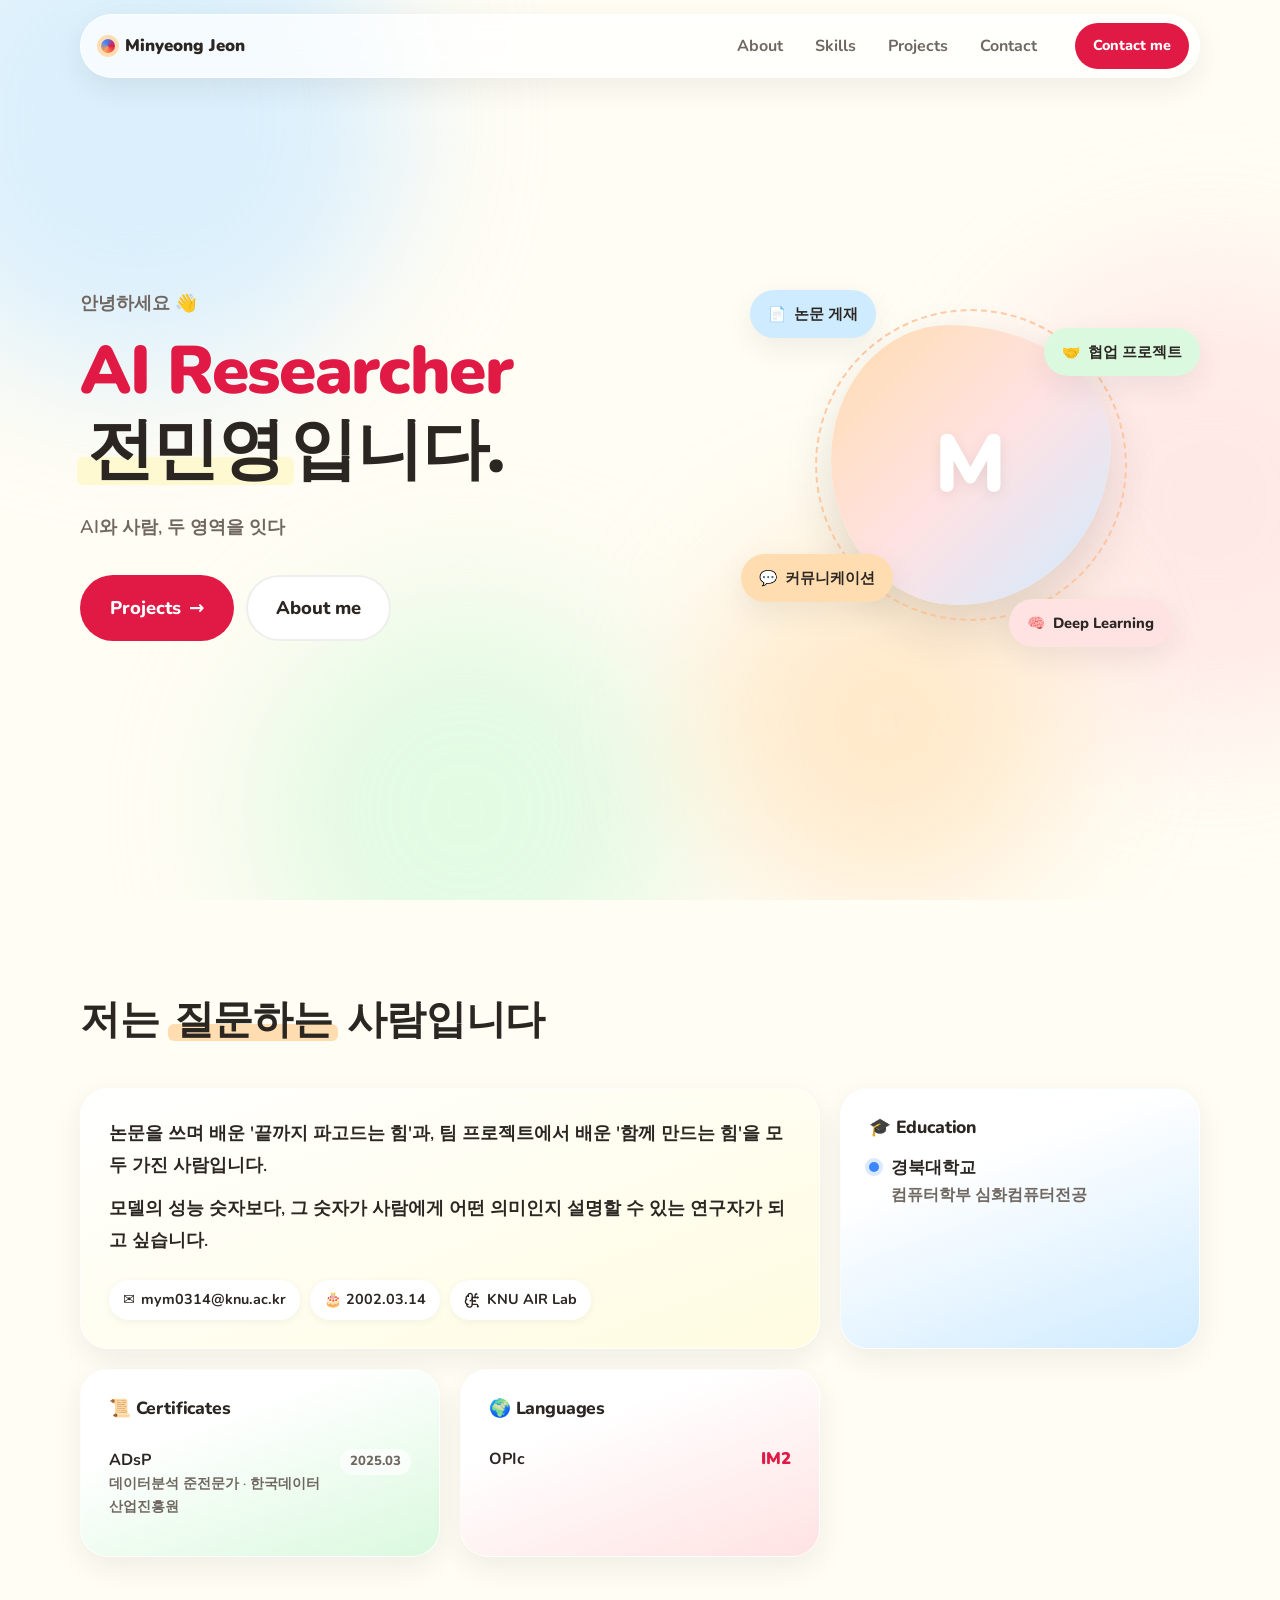
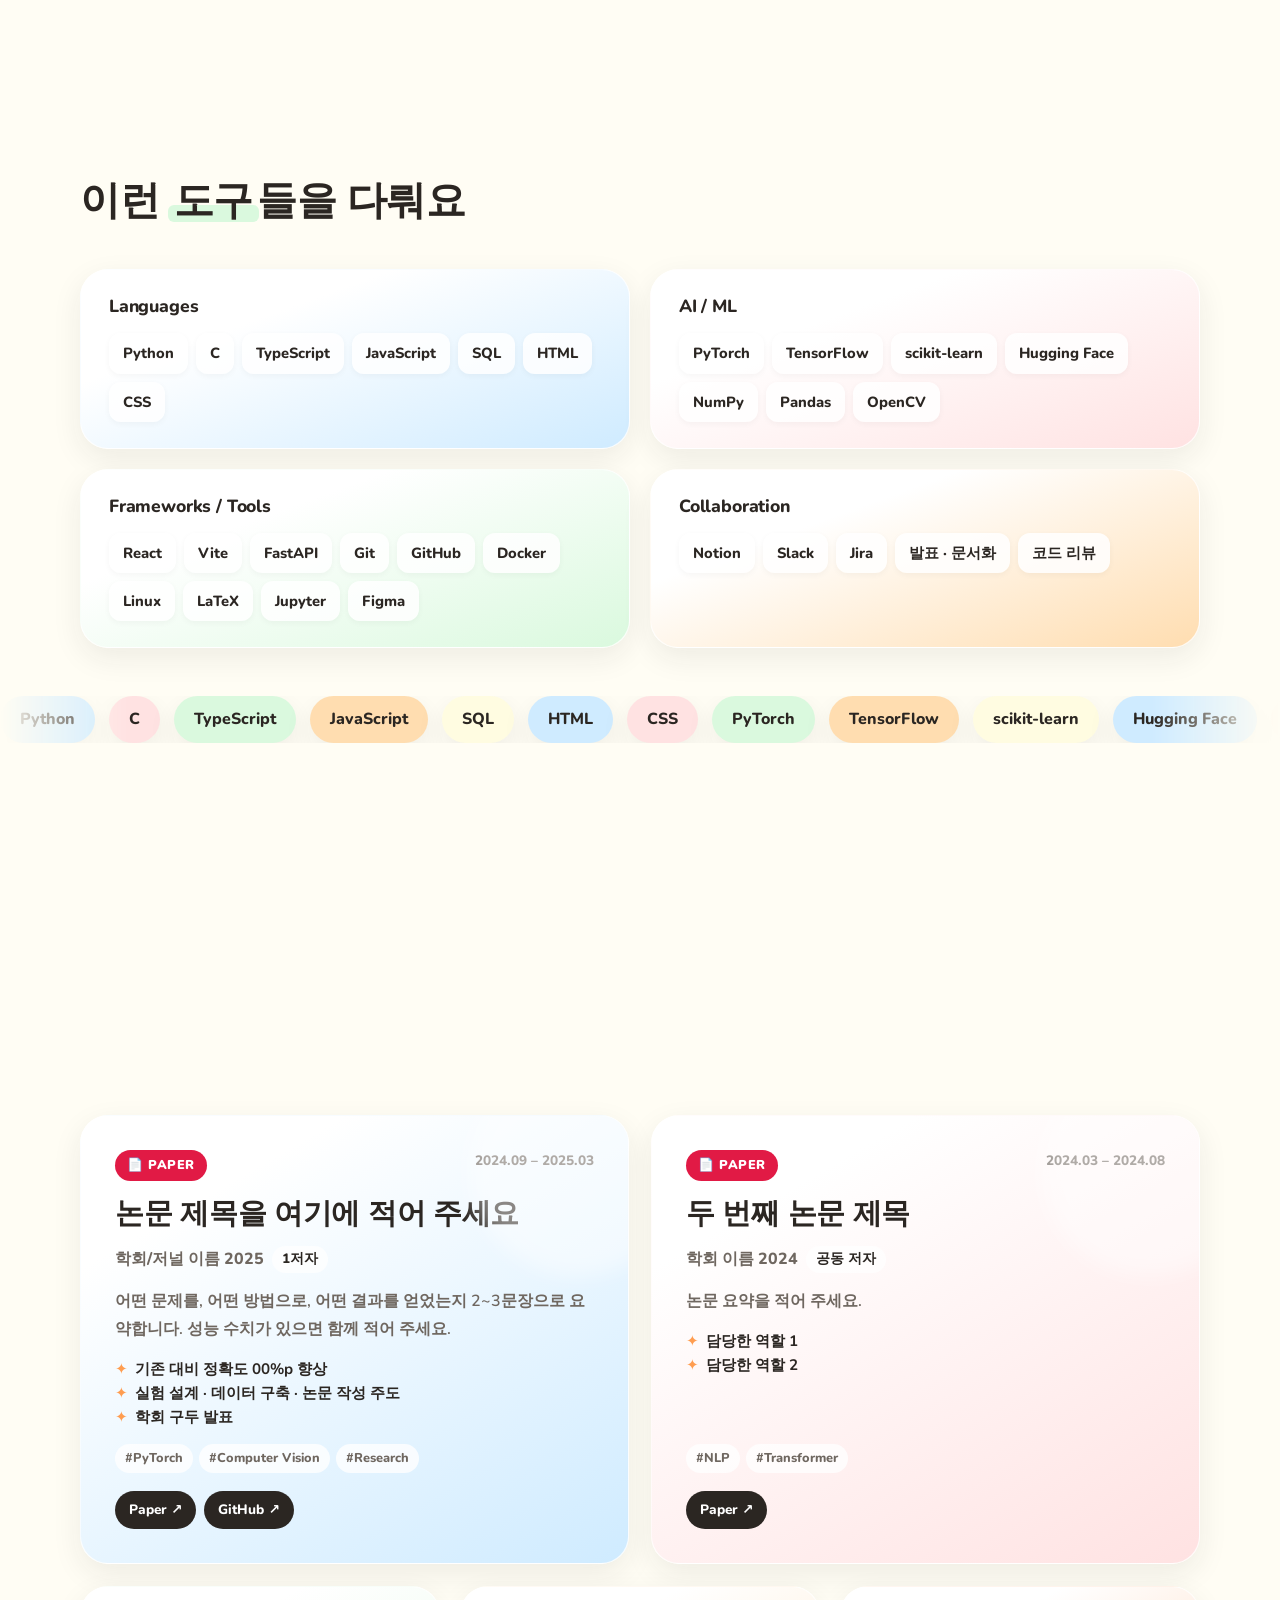
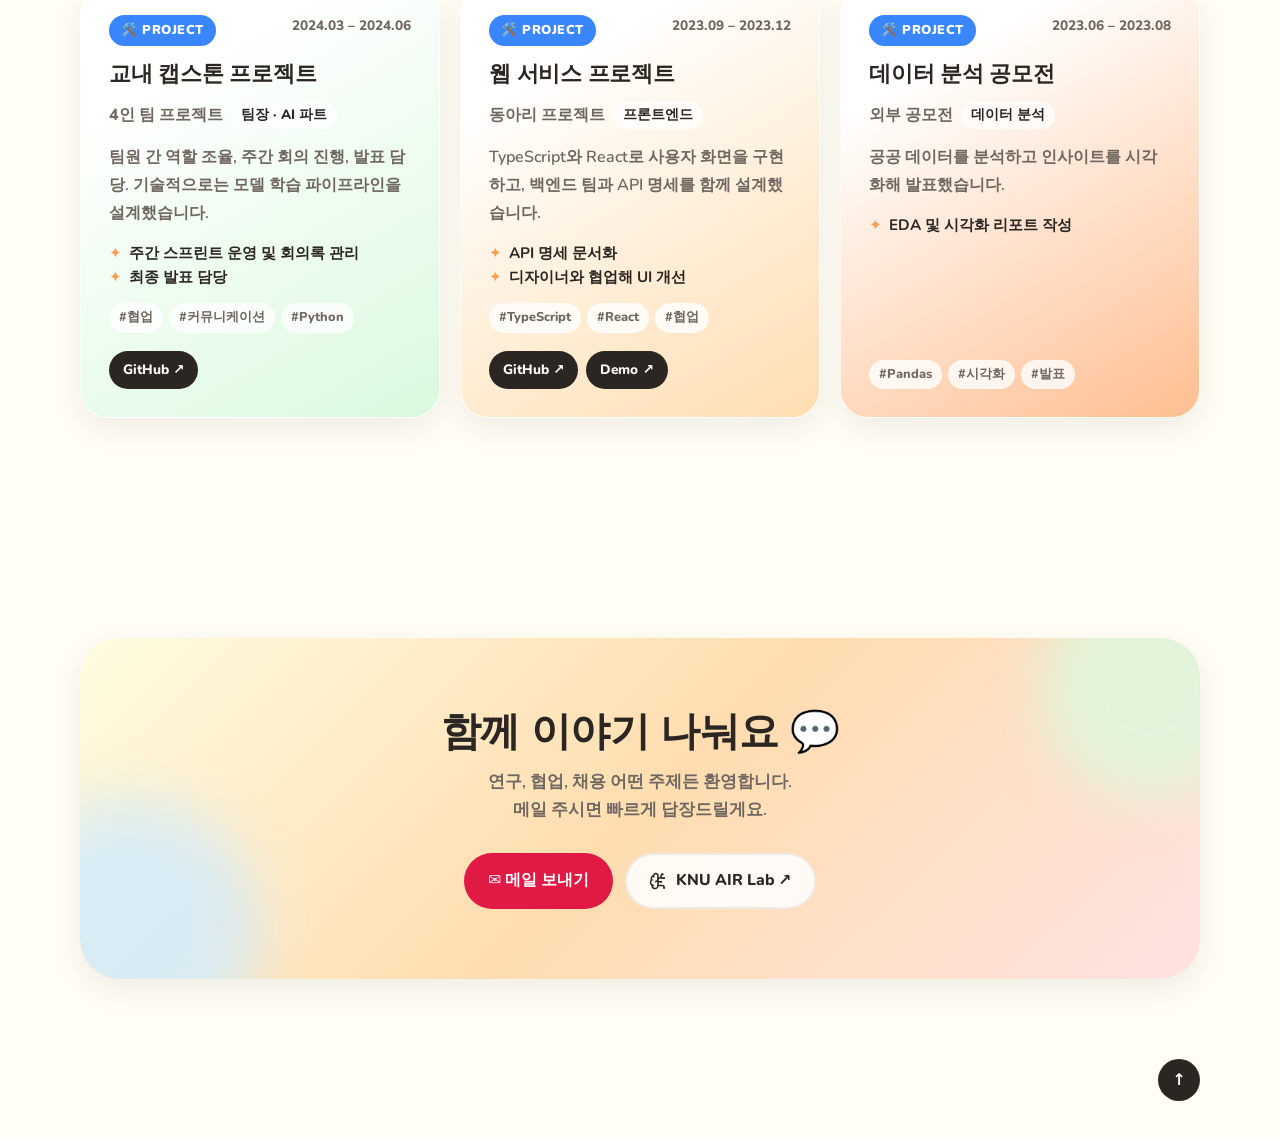
==== commit 73a67eac: "상세페이지, hover 오버레이, 메뉴 색상, about 정보 수정" ====
--- a/index.html
+++ b/index.html
@@ -65,7 +65,6 @@
           <div class="stickers" id="stickers"></div>
         </div>
       </div>
-      <a href="#about" class="scroll-hint" aria-label="아래로 스크롤"><span></span></a>
     </section>
 
     <!-- ===== ABOUT ===== -->
@@ -148,7 +147,6 @@
 
   <footer class="footer">
     <div class="container">
-      <p>© <span id="year"></span> <span id="footerName"></span>. Made with 🧡 and pastel colors.</p>
       <a href="#top" class="to-top" aria-label="맨 위로">↑</a>
     </div>
   </footer>
--- a/css/style.css
+++ b/css/style.css
@@ -127,6 +127,10 @@
   transition: background .25s var(--ease), color .25s var(--ease);
 }
 .nav-links a:hover { background: var(--cream); color: var(--ink); }
+.nav-links a[data-nav="about"]:hover    { background: var(--peach); }
+.nav-links a[data-nav="skills"]:hover   { background: var(--mint); }
+.nav-links a[data-nav="projects"]:hover { background: var(--pink); }
+.nav-links a[data-nav="contact"]:hover  { background: var(--sky); }
 .nav-links a.is-active { background: var(--ink); color: #fff; }
 .nav-burger { display: none; width: 44px; height: 44px; border: 0; background: transparent; border-radius: 50%; flex-direction: column; gap: 6px; align-items: center; justify-content: center; }
 .nav-burger span { width: 22px; height: 2.5px; background: var(--ink); border-radius: 2px; transition: transform .3s var(--ease); }
@@ -286,12 +290,6 @@
 .sticker:nth-child(4) { bottom: 2%; right: 6%; animation-delay: -4.5s; }
 @keyframes float { 0%,100% { transform: translateY(0) rotate(-2deg); } 50% { transform: translateY(-12px) rotate(2deg); } }
 
-.scroll-hint {
-  position: absolute; left: 50%; bottom: 26px; transform: translateX(-50%);
-  width: 26px; height: 42px; border: 2.5px solid var(--taupe); border-radius: 999px;
-}
-.scroll-hint span { position: absolute; left: 50%; top: 7px; width: 5px; height: 9px; margin-left: -2.5px; border-radius: 3px; background: var(--crimson); animation: scrollDot 1.8s ease-in-out infinite; }
-@keyframes scrollDot { 0% { transform: translateY(0); opacity: 1; } 70% { transform: translateY(14px); opacity: 0; } 100% { opacity: 0; } }
 
 @media (max-width: 900px) {
   .hero-grid { grid-template-columns: 1fr; }
@@ -397,6 +395,24 @@
   background: var(--ink); color: #fff; font-weight: 800; font-size: .85rem; transition: transform .25s var(--ease), background .25s var(--ease);
 }
 .project-links a:hover { transform: translateY(-2px); background: var(--crimson); }
+.project-links { position: relative; z-index: 3; }   /* 오버레이 위에서도 클릭 가능 */
+
+/* hover 시 반투명 검정 오버레이 + 흰 제목. 클릭하면 상세 페이지로 이동 */
+.project-overlay {
+  position: absolute; inset: 0; z-index: 2;
+  display: flex; flex-direction: column; justify-content: center; align-items: center; gap: 12px;
+  padding: 28px; text-align: center;
+  background: rgba(20, 20, 24, .78); color: #fff;
+  opacity: 0; transition: opacity .3s var(--ease);
+  border-radius: inherit;
+}
+.project:hover .project-overlay, .project:focus-within .project-overlay { opacity: 1; }
+.project-overlay-type { font-size: .78rem; font-weight: 900; letter-spacing: .08em; text-transform: uppercase; opacity: .8; }
+.project-overlay-title { font-size: 1.45rem; font-weight: 900; line-height: 1.35; transform: translateY(8px); transition: transform .35s var(--ease); }
+.project-featured .project-overlay-title { font-size: clamp(1.6rem, 2.6vw, 2.1rem); }
+.project-overlay-cta { margin-top: 6px; padding: 9px 18px; border-radius: 999px; background: #fff; color: var(--ink); font-weight: 800; font-size: .9rem; }
+.project:hover .project-overlay-title, .project:focus-within .project-overlay-title { transform: none; }
+@media (hover: none) { .project-overlay { opacity: 0; } }  /* 터치 기기: 탭하면 바로 상세로 이동 */
 
 /* 프로젝트 카드 배경색 */
 .bg-sky    { background: linear-gradient(150deg, #fff 20%, var(--sky)); }
@@ -427,9 +443,32 @@
 .wave { display: inline-block; animation: wave 2.4s ease-in-out infinite; transform-origin: 70% 70%; }
 @keyframes wave { 0%,100% { transform: rotate(0); } 25% { transform: rotate(14deg); } 75% { transform: rotate(-8deg); } }
 
+/* ---------- 프로젝트 상세 페이지 (project.html) ---------- */
+.page-detail .section { padding: 60px 0 90px; }
+.detail-container { max-width: 860px; }
+.back-link { display: inline-block; margin-bottom: 22px; font-weight: 800; color: var(--ink-soft); transition: color .25s var(--ease), transform .25s var(--ease); }
+.back-link:hover { color: var(--ink); transform: translateX(-4px); }
+.detail-card { display: flex; flex-direction: column; gap: 18px; padding: 40px; }
+.detail-card:hover { transform: none; box-shadow: var(--shadow); }
+.detail-title { font-size: clamp(1.8rem, 3.6vw, 2.6rem); font-weight: 900; line-height: 1.25; letter-spacing: -0.01em; }
+.detail-body p { font-size: 1.08rem; font-weight: 600; line-height: 1.85; color: var(--ink-soft); }
+.detail-body p + p { margin-top: 12px; }
+.detail-images { display: grid; gap: 14px; grid-template-columns: repeat(auto-fit, minmax(260px, 1fr)); }
+.detail-images img { width: 100%; border-radius: 16px; box-shadow: var(--shadow); background: #fff; }
+.detail-sub { font-size: 1.05rem; font-weight: 900; margin-top: 8px; }
+.detail-nav { display: grid; grid-template-columns: 1fr 1fr; gap: 12px; margin-top: 18px; padding-top: 22px; border-top: 1px solid rgba(0,0,0,.08); }
+.detail-nav-link { display: flex; flex-direction: column; gap: 4px; padding: 14px 16px; border-radius: 16px; background: rgba(255,255,255,.75); transition: transform .25s var(--ease), background .25s var(--ease); }
+.detail-nav-link:hover { transform: translateY(-3px); background: #fff; }
+.detail-nav-link span { font-size: .8rem; font-weight: 800; color: var(--ink-soft); }
+.detail-nav-link strong { font-weight: 900; line-height: 1.35; }
+.detail-nav-link.next { text-align: right; align-items: flex-end; }
+.detail-empty { text-align: center; font-weight: 700; color: var(--ink-soft); line-height: 1.9; }
+.detail-empty a { text-decoration: underline; color: var(--ink); }
+@media (max-width: 600px) { .detail-card { padding: 24px; } .detail-nav { grid-template-columns: 1fr; } }
+
 /* ---------- FOOTER ---------- */
 .footer { padding: 20px 0 36px; }
-.footer .container { display: flex; justify-content: space-between; align-items: center; gap: 12px; color: var(--ink-soft); font-weight: 700; font-size: .9rem; }
+.footer .container { display: flex; justify-content: flex-end; align-items: center; }
 .to-top { width: 42px; height: 42px; border-radius: 50%; background: var(--ink); color: #fff; display: grid; place-items: center; font-weight: 900; transition: transform .25s var(--ease), background .25s var(--ease); }
 .to-top:hover { transform: translateY(-4px); background: var(--crimson); }
 
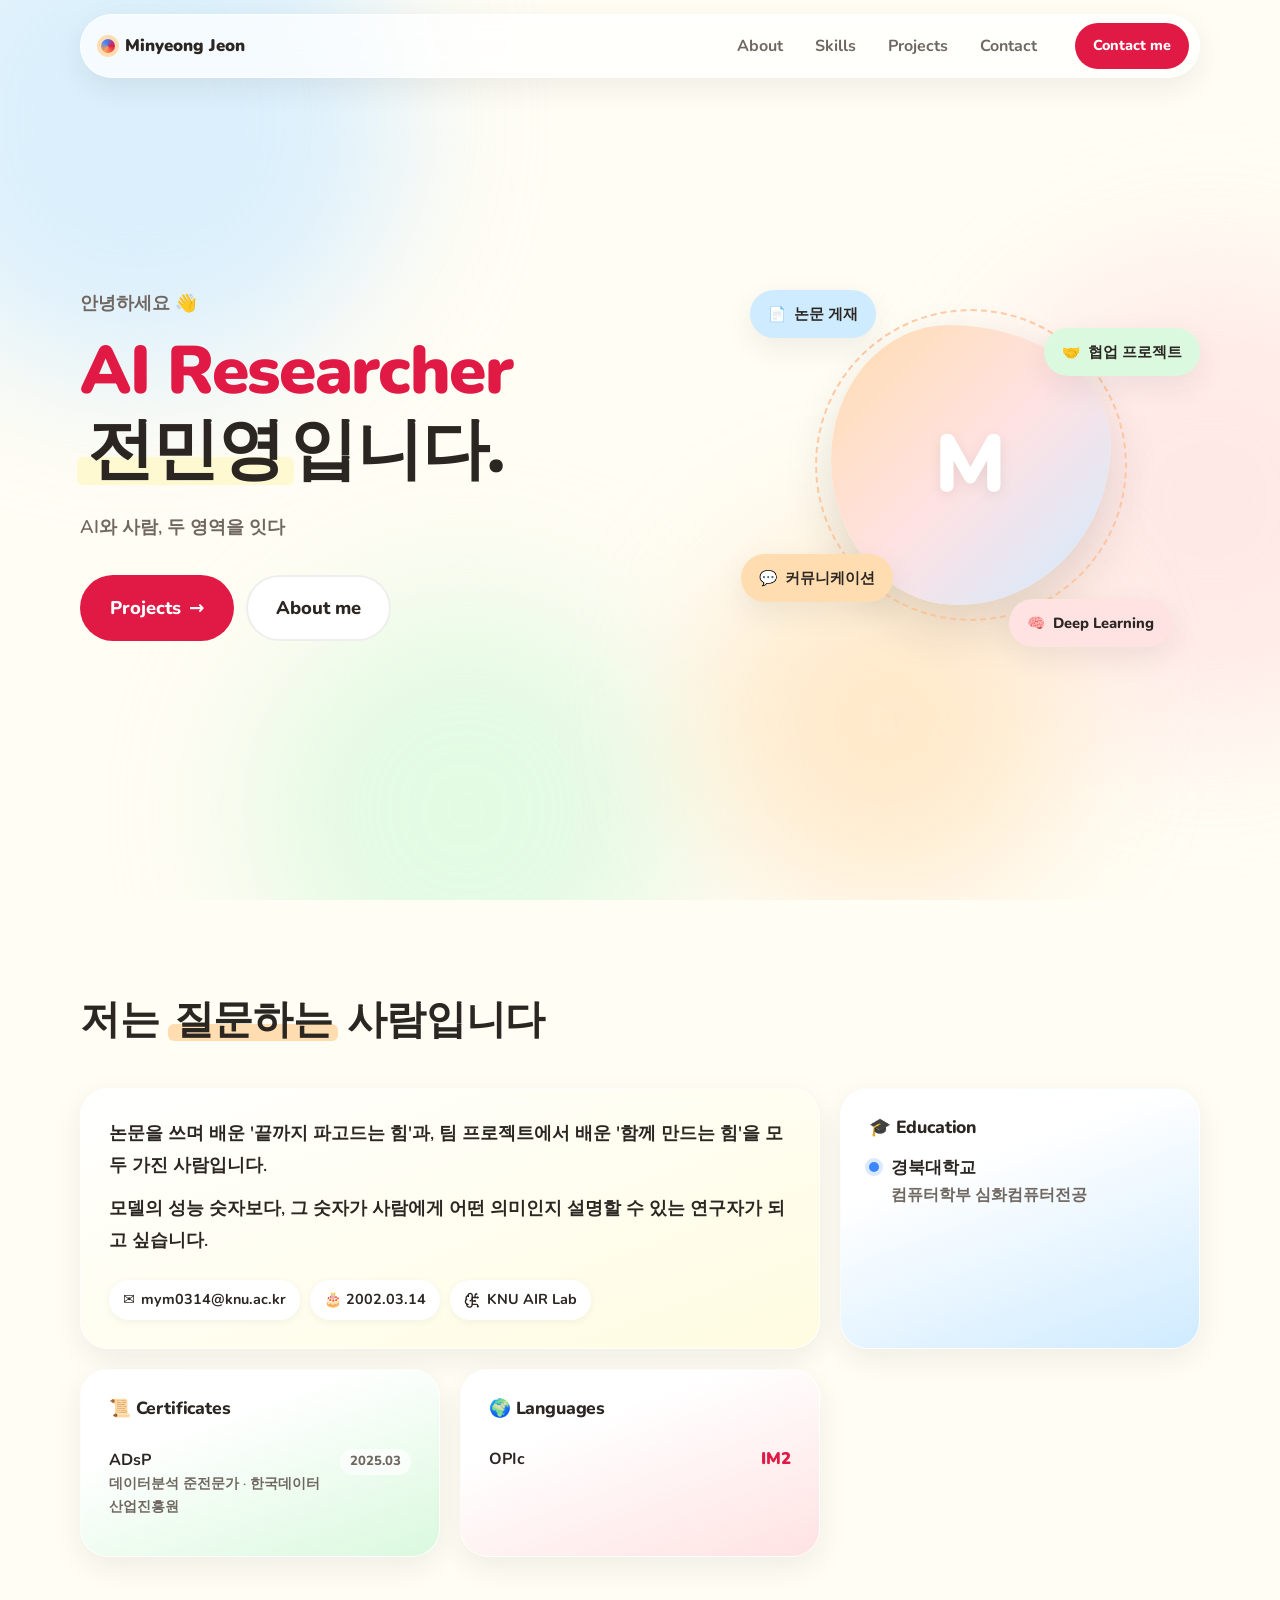
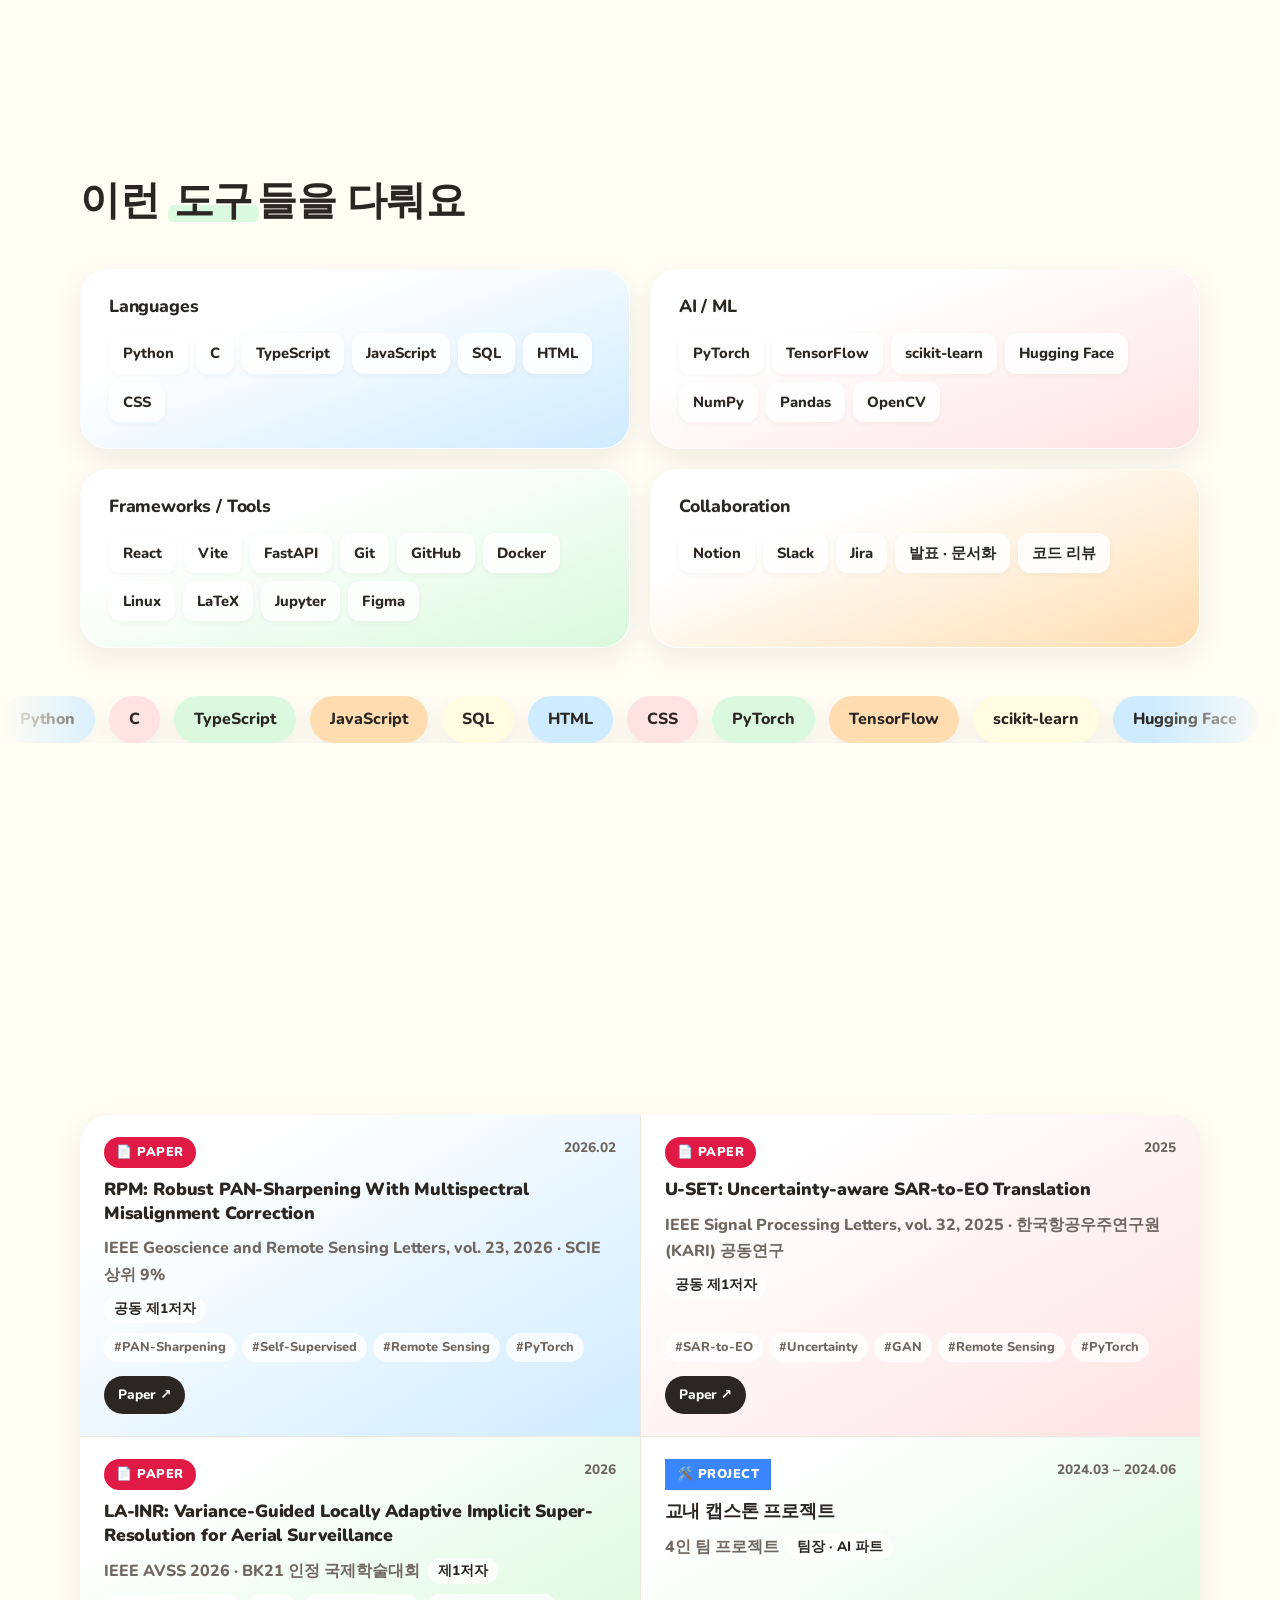
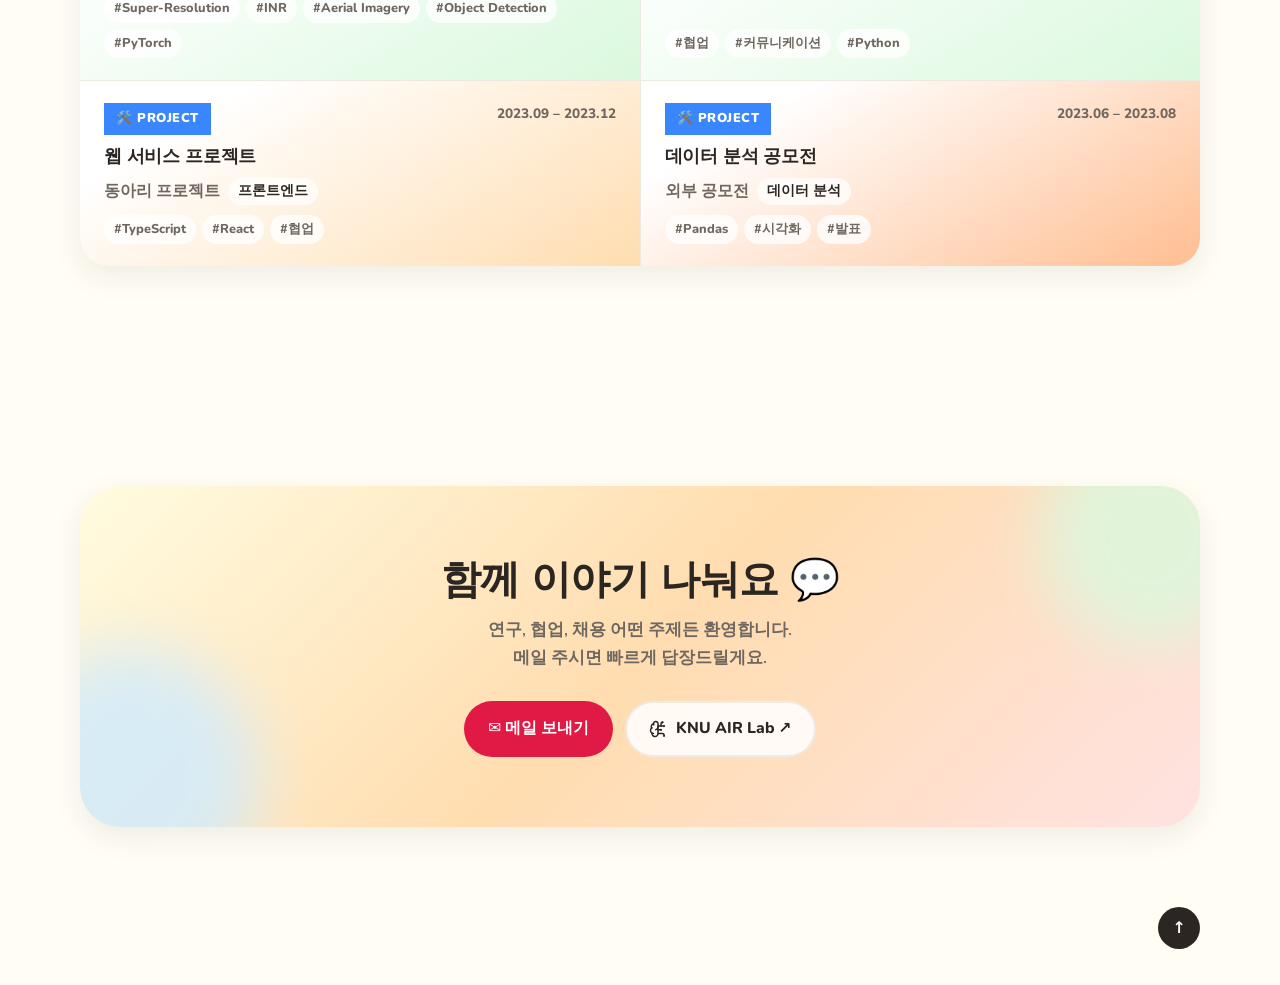
==== commit 02725c33: "상세페이지 수정" ====
--- a/index.html
+++ b/index.html
@@ -128,7 +128,6 @@
           </div>
         </div>
 
-        <div class="featured-grid" id="featuredGrid"></div>
         <div class="projects-grid" id="projectsGrid"></div>
       </div>
     </section>
--- a/css/style.css
+++ b/css/style.css
@@ -363,30 +363,25 @@
 
 /* ---------- PROJECTS ---------- */
 .filters { display: flex; gap: 8px; flex-wrap: wrap; margin-top: 20px; }
-.featured-grid { display: grid; grid-template-columns: 1fr 1fr; gap: 22px; margin-bottom: 22px; }
-.projects-grid { display: grid; grid-template-columns: repeat(3, 1fr); gap: 20px; }
-@media (max-width: 900px) { .projects-grid { grid-template-columns: 1fr 1fr; } .featured-grid { grid-template-columns: 1fr; } }
-@media (max-width: 600px) { .projects-grid { grid-template-columns: 1fr; } }
-
-.project { display: flex; flex-direction: column; gap: 14px; position: relative; overflow: hidden; }
+/* 카드 2열, 서로 맞닿게. 1px 간격 뒤로 비치는 배경이 구분선 역할 (필터로 카드가 숨어도 선이 어긋나지 않음) */
+.projects-grid { display: grid; grid-template-columns: 1fr 1fr; gap: 1px; background: rgba(0,0,0,.08); border-radius: var(--radius-lg); overflow: hidden; box-shadow: var(--shadow); }
+.projects-grid .project { border-radius: 0; box-shadow: none; border: 0; }
+.projects-grid .project:hover { transform: none; box-shadow: none; }
+@media (max-width: 700px) { .projects-grid { grid-template-columns: 1fr; } }
+
+.project { display: flex; flex-direction: column; gap: 10px; position: relative; overflow: hidden; padding: 22px 24px; }
 .project.is-hidden { display: none; }
-.project-featured { padding: 34px; min-height: 340px; transform-style: preserve-3d; }
-.project-featured::before {
-  content: ""; position: absolute; right: -60px; top: -60px; width: 220px; height: 220px; border-radius: 50%;
-  background: rgba(255,255,255,.45); filter: blur(10px); pointer-events: none;
-}
 .project-head { display: flex; justify-content: space-between; align-items: flex-start; gap: 12px; flex-wrap: wrap; }
 .project-type { display: inline-flex; align-items: center; gap: 6px; font-size: .8rem; font-weight: 900; letter-spacing: .04em; text-transform: uppercase; padding: 5px 12px; border-radius: 999px; background: var(--ink); color: #fff; }
 .project-type.paper { background: var(--crimson); }
 .project-type.project { background: var(--blue); }
 .project-period { font-size: .85rem; font-weight: 800; color: var(--ink-soft); }
-.project-title { font-size: 1.35rem; font-weight: 900; line-height: 1.3; }
-.project-featured .project-title { font-size: clamp(1.4rem, 2.4vw, 1.8rem); }
+.project-title { font-size: 1.1rem; font-weight: 900; line-height: 1.35; color: var(--ink); }
 .project-venue { font-weight: 800; color: var(--ink-soft); display: flex; gap: 8px; flex-wrap: wrap; align-items: center; }
 .project-venue .role { background: rgba(255,255,255,.75); padding: 2px 10px; border-radius: 999px; color: var(--ink); font-size: .85rem; }
 .project-summary { color: var(--ink-soft); font-weight: 600; line-height: 1.75; }
 .project-highlights li { position: relative; padding-left: 20px; font-weight: 700; font-size: .95rem; line-height: 1.6; }
-.project-highlights li::before { content: "✦"; position: absolute; left: 0; color: var(--tangerine); }
+.project-highlights li::before { content: "•"; position: absolute; left: 4px; color: var(--tangerine); font-weight: 900; }
 .project-tags { display: flex; flex-wrap: wrap; gap: 6px; margin-top: auto; }
 .project-tag { font-size: .8rem; font-weight: 800; padding: 4px 10px; border-radius: 999px; background: rgba(255,255,255,.8); color: var(--ink-soft); }
 .project-links { display: flex; gap: 8px; flex-wrap: wrap; margin-top: 4px; }
@@ -409,7 +404,6 @@
 .project:hover .project-overlay, .project:focus-within .project-overlay { opacity: 1; }
 .project-overlay-type { font-size: .78rem; font-weight: 900; letter-spacing: .08em; text-transform: uppercase; opacity: .8; }
 .project-overlay-title { font-size: 1.45rem; font-weight: 900; line-height: 1.35; transform: translateY(8px); transition: transform .35s var(--ease); }
-.project-featured .project-overlay-title { font-size: clamp(1.6rem, 2.6vw, 2.1rem); }
 .project-overlay-cta { margin-top: 6px; padding: 9px 18px; border-radius: 999px; background: #fff; color: var(--ink); font-weight: 800; font-size: .9rem; }
 .project:hover .project-overlay-title, .project:focus-within .project-overlay-title { transform: none; }
 @media (hover: none) { .project-overlay { opacity: 0; } }  /* 터치 기기: 탭하면 바로 상세로 이동 */
@@ -451,20 +445,29 @@
 .detail-card { display: flex; flex-direction: column; gap: 18px; padding: 40px; }
 .detail-card:hover { transform: none; box-shadow: var(--shadow); }
 .detail-title { font-size: clamp(1.8rem, 3.6vw, 2.6rem); font-weight: 900; line-height: 1.25; letter-spacing: -0.01em; }
-.detail-body p { font-size: 1.08rem; font-weight: 600; line-height: 1.85; color: var(--ink-soft); }
-.detail-body p + p { margin-top: 12px; }
+.detail-subtitle { font-size: 1.15rem; font-weight: 800; color: var(--ink-soft); margin-top: -8px; }
+.detail-hero { margin: 4px 0 2px; width: 100%; background: #fff; border-radius: 16px; box-shadow: var(--shadow); padding: 14px; display: flex; flex-direction: column; align-items: center; }
+.detail-hero img { display: block; height: 170px; max-width: 100%; width: auto; object-fit: contain; }
+@media (max-width: 600px) { .detail-hero img { height: auto; width: 100%; } }
+.detail-hero figcaption, .detail-images figcaption { margin-top: 8px; font-size: .85rem; font-weight: 700; color: var(--ink-soft); text-align: center; line-height: 1.5; }
+.detail-summary { display: flex; flex-direction: column; gap: 12px; }
+.detail-summary p { font-size: 1.05rem; font-weight: 600; line-height: 1.85; color: var(--ink-soft); }
+.detail-stats { display: grid; grid-template-columns: repeat(auto-fit, minmax(180px, 1fr)); gap: 12px; margin: 6px 0; }
+.detail-stats .stat { background: rgba(255,255,255,.8); border-radius: 16px; padding: 16px 18px; display: flex; flex-direction: column; gap: 4px; }
+.detail-stats strong { font-size: 1.6rem; font-weight: 900; color: var(--crimson); line-height: 1.1; letter-spacing: -0.01em; }
+.detail-stats span { font-weight: 800; font-size: .92rem; }
+.detail-stats small { font-size: .8rem; font-weight: 600; color: var(--ink-soft); }
+.detail-section { display: flex; flex-direction: column; gap: 10px; padding: 18px 20px; border-radius: 16px; background: rgba(255,255,255,.6); }
+.detail-section p { font-size: 1.02rem; font-weight: 600; line-height: 1.8; color: var(--ink-soft); }
+.detail-list { display: flex; flex-direction: column; gap: 8px; }
+.detail-list li { position: relative; padding-left: 20px; font-weight: 600; font-size: .98rem; line-height: 1.7; color: var(--ink-soft); }
+.detail-list li::before { content: "•"; position: absolute; left: 4px; color: var(--tangerine); font-weight: 900; }
 .detail-images { display: grid; gap: 14px; grid-template-columns: repeat(auto-fit, minmax(260px, 1fr)); }
-.detail-images img { width: 100%; border-radius: 16px; box-shadow: var(--shadow); background: #fff; }
-.detail-sub { font-size: 1.05rem; font-weight: 900; margin-top: 8px; }
-.detail-nav { display: grid; grid-template-columns: 1fr 1fr; gap: 12px; margin-top: 18px; padding-top: 22px; border-top: 1px solid rgba(0,0,0,.08); }
-.detail-nav-link { display: flex; flex-direction: column; gap: 4px; padding: 14px 16px; border-radius: 16px; background: rgba(255,255,255,.75); transition: transform .25s var(--ease), background .25s var(--ease); }
-.detail-nav-link:hover { transform: translateY(-3px); background: #fff; }
-.detail-nav-link span { font-size: .8rem; font-weight: 800; color: var(--ink-soft); }
-.detail-nav-link strong { font-weight: 900; line-height: 1.35; }
-.detail-nav-link.next { text-align: right; align-items: flex-end; }
+.detail-images img { width: 100%; border-radius: 16px; box-shadow: var(--shadow); background: #fff; display: block; }
+.detail-sub { font-size: 1.05rem; font-weight: 900; }
 .detail-empty { text-align: center; font-weight: 700; color: var(--ink-soft); line-height: 1.9; }
 .detail-empty a { text-decoration: underline; color: var(--ink); }
-@media (max-width: 600px) { .detail-card { padding: 24px; } .detail-nav { grid-template-columns: 1fr; } }
+@media (max-width: 600px) { .detail-card { padding: 24px; } }
 
 /* ---------- FOOTER ---------- */
 .footer { padding: 20px 0 36px; }
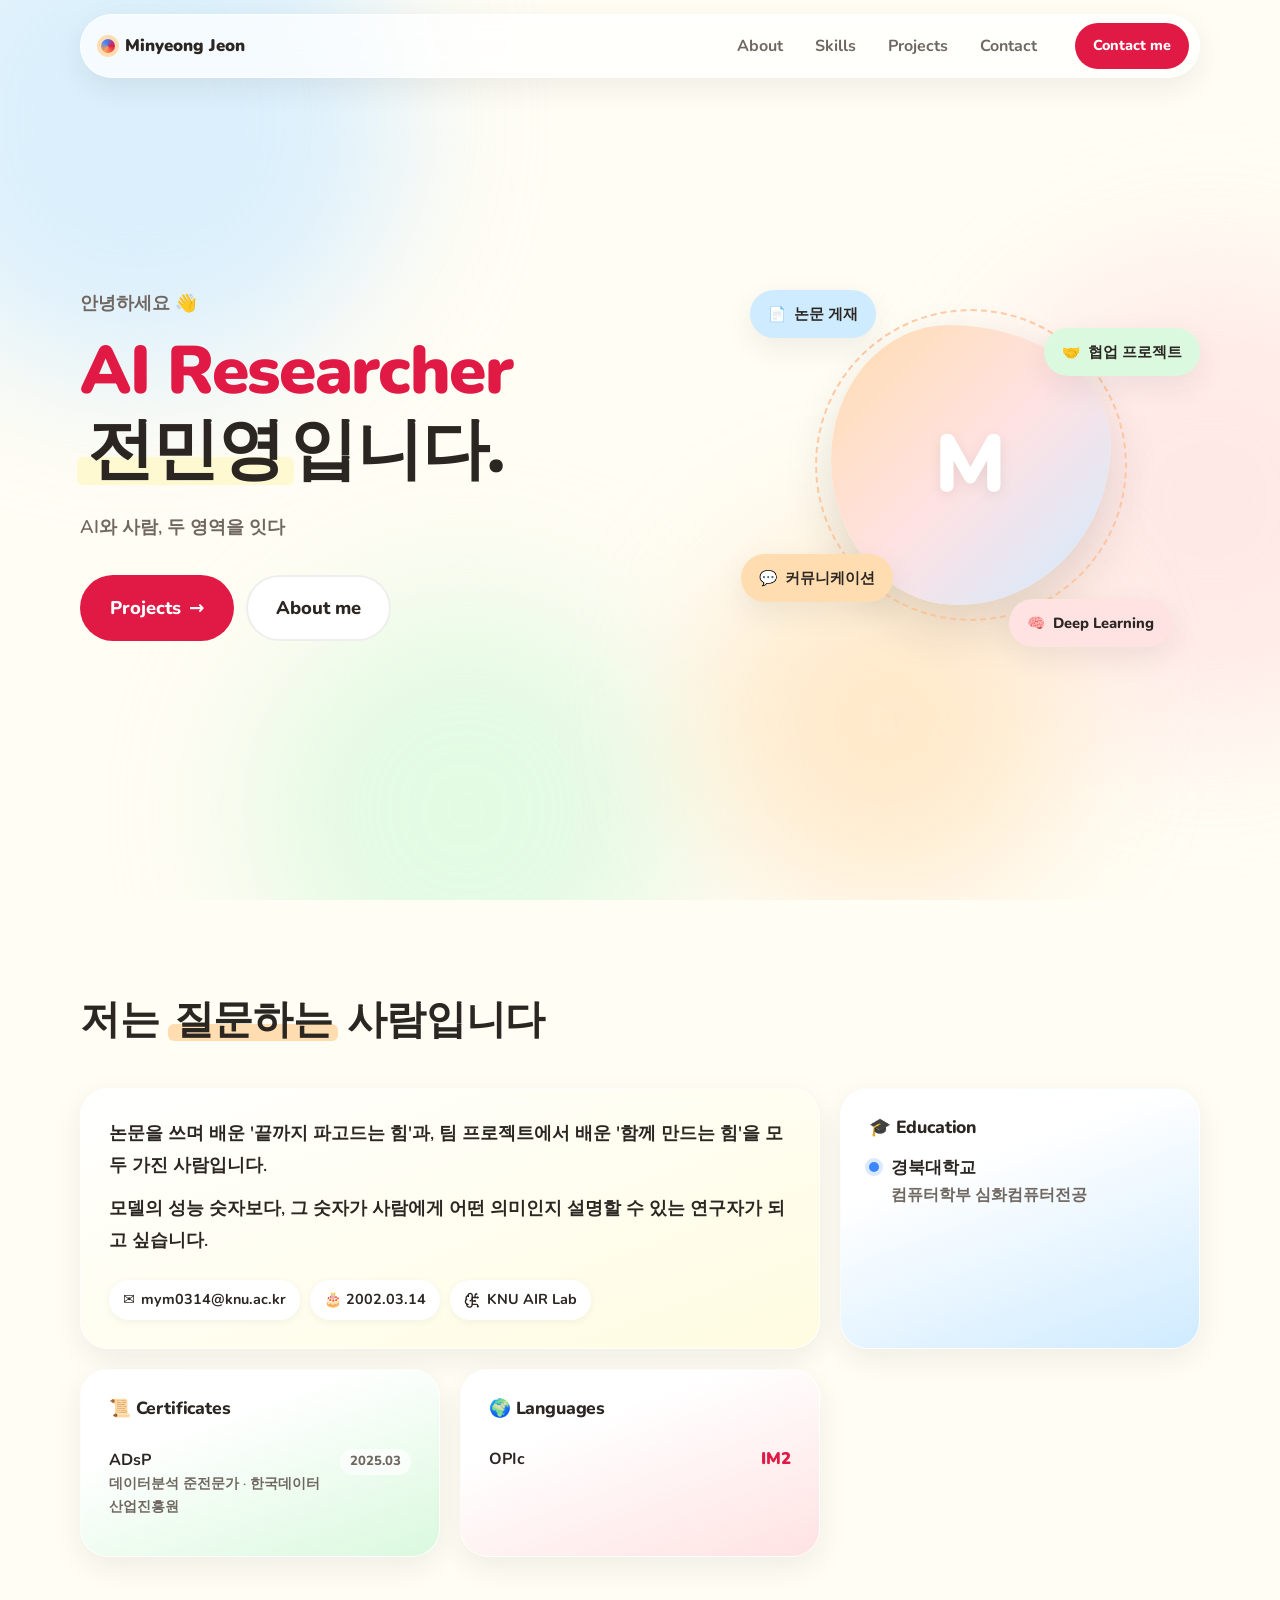
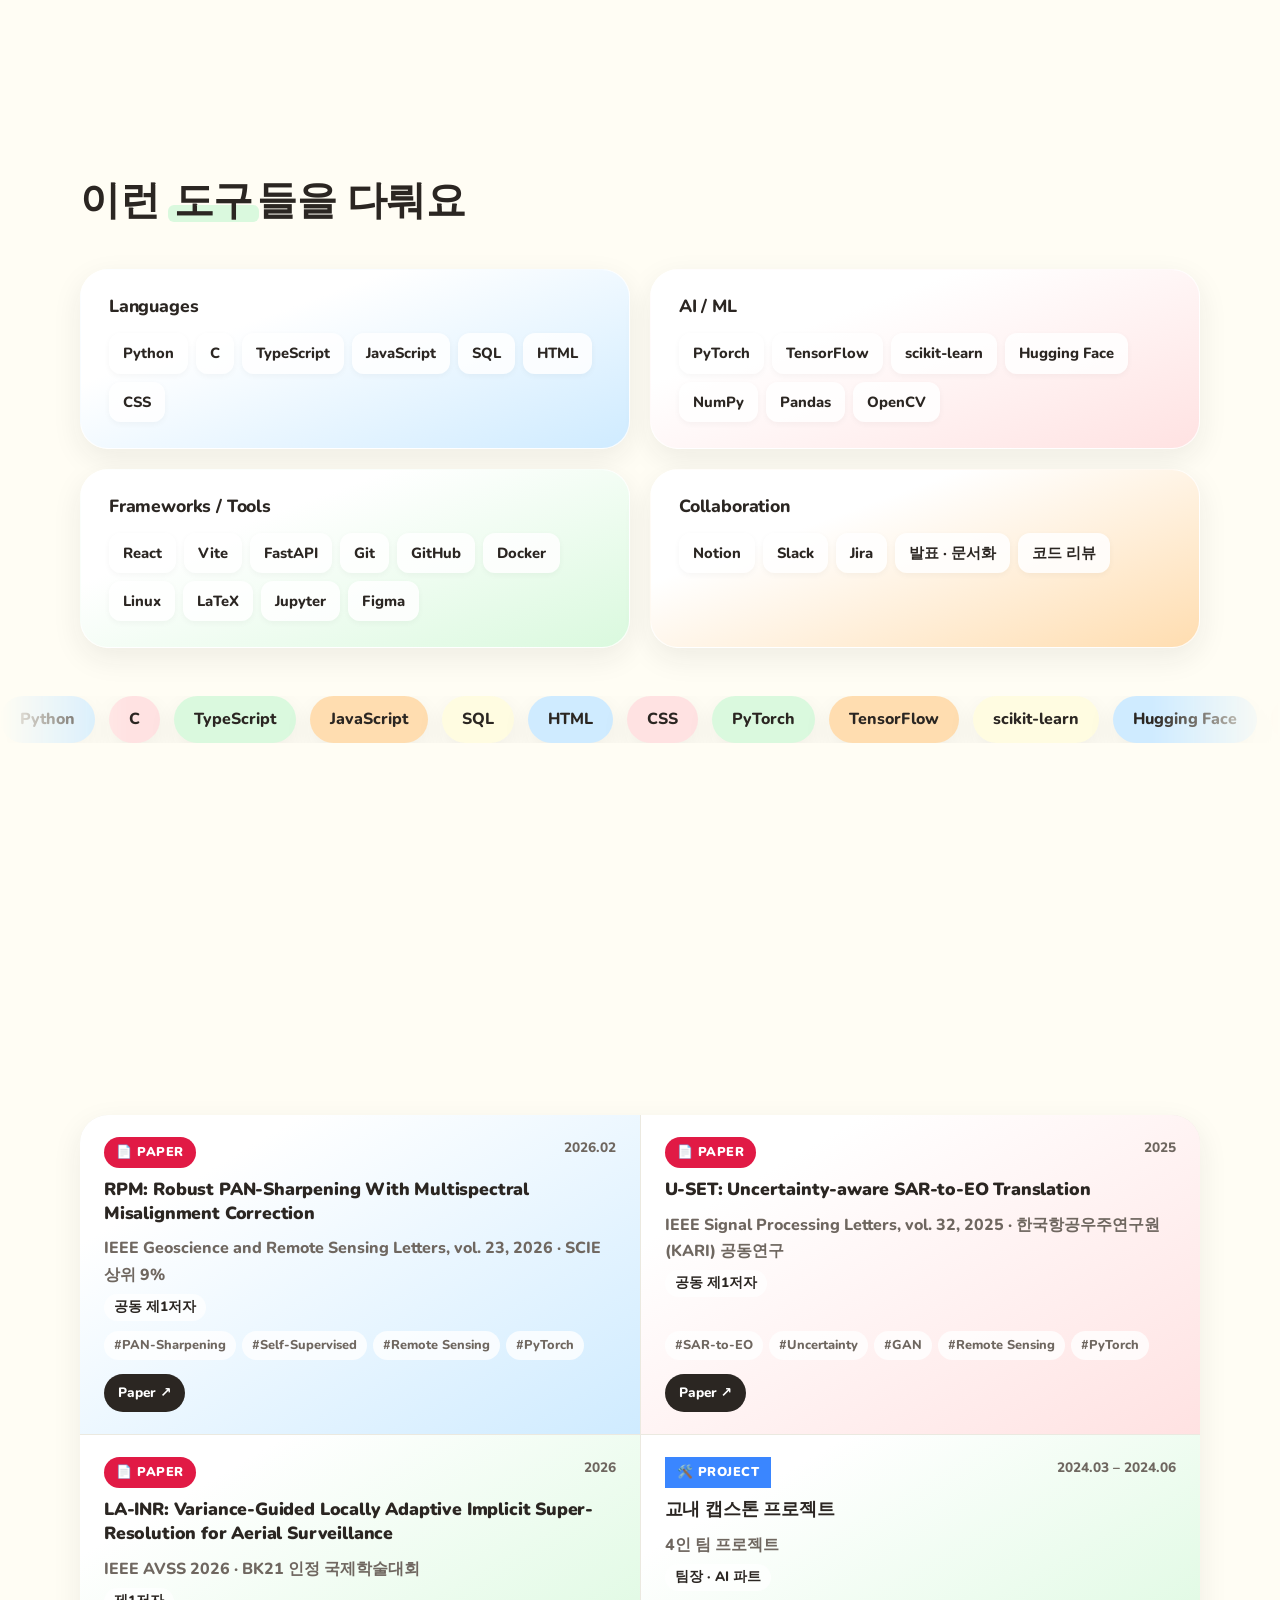
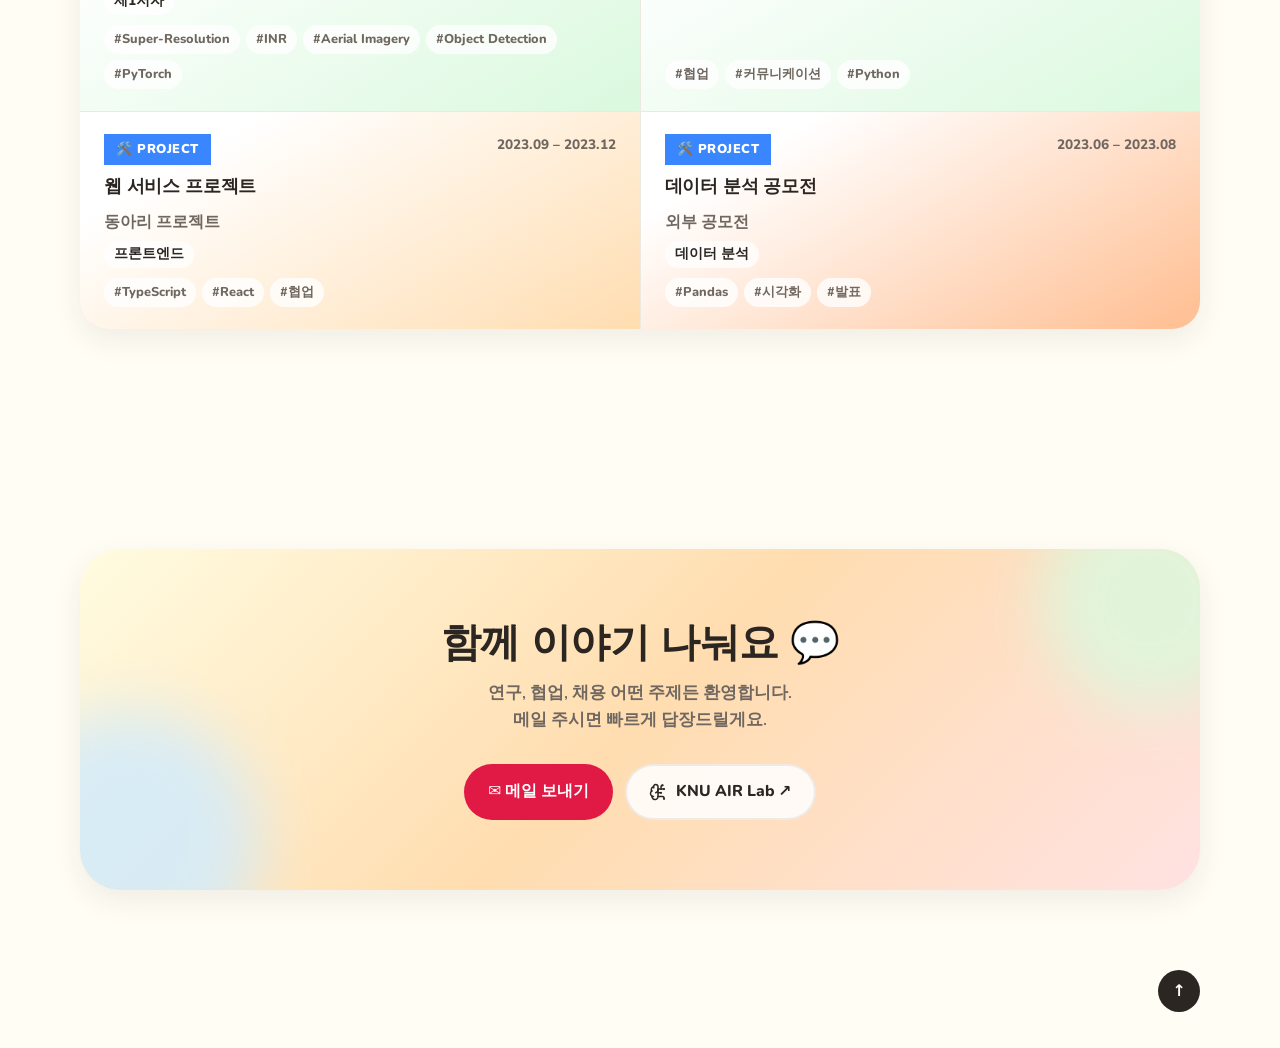
==== commit ef40e9d1: "dd" ====
--- a/index.html
+++ b/index.html
@@ -10,7 +10,7 @@
   <link rel="preconnect" href="https://fonts.googleapis.com" />
   <link rel="preconnect" href="https://fonts.gstatic.com" crossorigin />
   <link href="https://fonts.googleapis.com/css2?family=Nunito:wght@400;600;700;800;900&display=swap" rel="stylesheet" />
-  <link rel="stylesheet" href="css/style.css" />
+  <link rel="stylesheet" href="css/style.css?v=20261009d" />
 </head>
 <body>
   <div class="progress" aria-hidden="true"><span id="progressBar"></span></div>
@@ -150,7 +150,7 @@
     </div>
   </footer>
 
-  <script src="js/data.js"></script>
-  <script src="js/main.js"></script>
+  <script src="js/data.js?v=20261009d"></script>
+  <script src="js/main.js?v=20261009d"></script>
 </body>
 </html>
--- a/css/style.css
+++ b/css/style.css
@@ -367,6 +367,7 @@
 .projects-grid { display: grid; grid-template-columns: 1fr 1fr; gap: 1px; background: rgba(0,0,0,.08); border-radius: var(--radius-lg); overflow: hidden; box-shadow: var(--shadow); }
 .projects-grid .project { border-radius: 0; box-shadow: none; border: 0; }
 .projects-grid .project:hover { transform: none; box-shadow: none; }
+.projects-grid .project-venue { flex-direction: column; align-items: flex-start; gap: 6px; }  /* 저자 버튼을 학회 아래 줄에 */
 @media (max-width: 700px) { .projects-grid { grid-template-columns: 1fr; } }
 
 .project { display: flex; flex-direction: column; gap: 10px; position: relative; overflow: hidden; padding: 22px 24px; }
@@ -398,10 +399,10 @@
   display: flex; flex-direction: column; justify-content: center; align-items: center; gap: 12px;
   padding: 28px; text-align: center;
   background: rgba(20, 20, 24, .78); color: #fff;
-  opacity: 0; transition: opacity .3s var(--ease);
+  opacity: 0; transition: none;                 /* 마우스 떼면 즉시 사라짐 */
   border-radius: inherit;
 }
-.project:hover .project-overlay, .project:focus-within .project-overlay { opacity: 1; }
+.project:hover .project-overlay, .project:focus-within .project-overlay { opacity: 1; transition: opacity .3s var(--ease); }
 .project-overlay-type { font-size: .78rem; font-weight: 900; letter-spacing: .08em; text-transform: uppercase; opacity: .8; }
 .project-overlay-title { font-size: 1.45rem; font-weight: 900; line-height: 1.35; transform: translateY(8px); transition: transform .35s var(--ease); }
 .project-overlay-cta { margin-top: 6px; padding: 9px 18px; border-radius: 999px; background: #fff; color: var(--ink); font-weight: 800; font-size: .9rem; }
@@ -445,11 +446,9 @@
 .detail-card { display: flex; flex-direction: column; gap: 18px; padding: 40px; }
 .detail-card:hover { transform: none; box-shadow: var(--shadow); }
 .detail-title { font-size: clamp(1.8rem, 3.6vw, 2.6rem); font-weight: 900; line-height: 1.25; letter-spacing: -0.01em; }
-.detail-subtitle { font-size: 1.15rem; font-weight: 800; color: var(--ink-soft); margin-top: -8px; }
-.detail-hero { margin: 4px 0 2px; width: 100%; background: #fff; border-radius: 16px; box-shadow: var(--shadow); padding: 14px; display: flex; flex-direction: column; align-items: center; }
-.detail-hero img { display: block; height: 170px; max-width: 100%; width: auto; object-fit: contain; }
-@media (max-width: 600px) { .detail-hero img { height: auto; width: 100%; } }
-.detail-hero figcaption, .detail-images figcaption { margin-top: 8px; font-size: .85rem; font-weight: 700; color: var(--ink-soft); text-align: center; line-height: 1.5; }
+.detail-subtitle { font-size: 1.15rem; font-weight: 800; color: #2373F4; margin-top: -8px; }
+.detail-hero { margin: 6px 0 4px; }
+.detail-hero img { display: block; width: 100%; border-radius: 16px; background: #fff; box-shadow: var(--shadow); }
 .detail-summary { display: flex; flex-direction: column; gap: 12px; }
 .detail-summary p { font-size: 1.05rem; font-weight: 600; line-height: 1.85; color: var(--ink-soft); }
 .detail-stats { display: grid; grid-template-columns: repeat(auto-fit, minmax(180px, 1fr)); gap: 12px; margin: 6px 0; }
